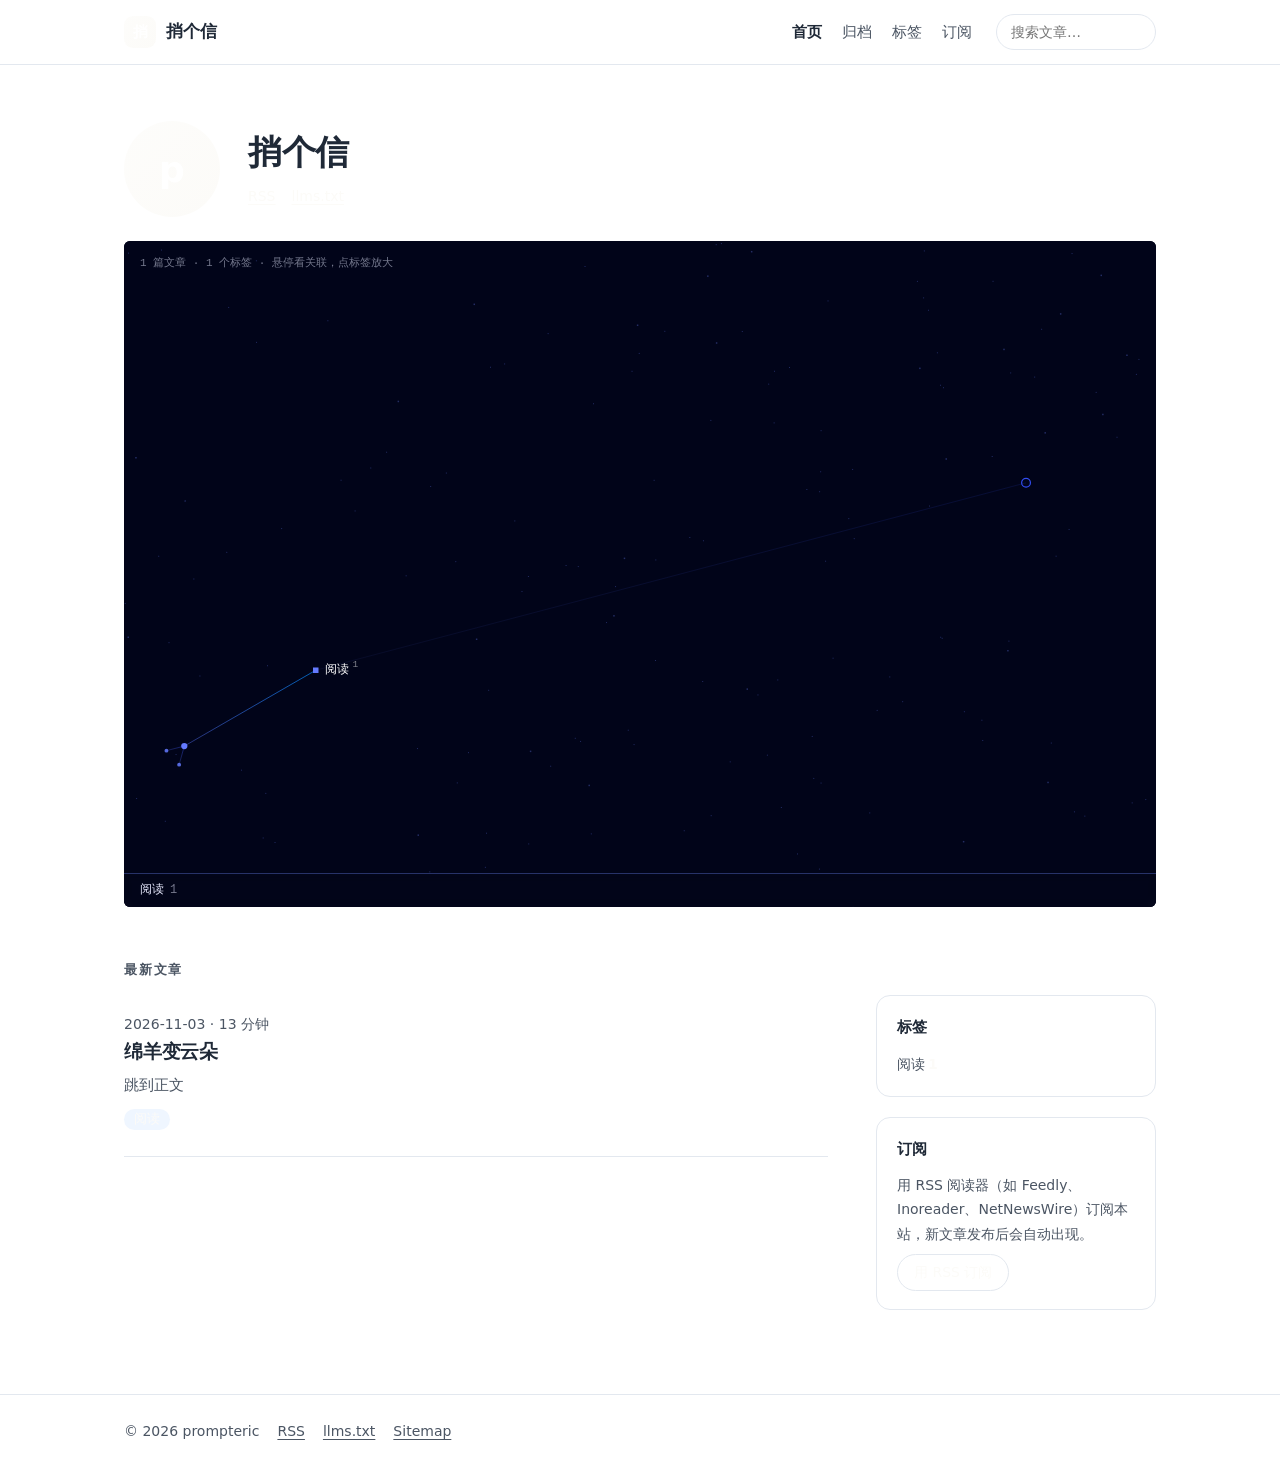
==== index.html @ 539bc3d8 "Publish 1 posts (2026-11-03T08:26:52Z)" ====
<!doctype html>
<html lang="zh-CN">
<head>
<meta charset="utf-8">
<meta name="viewport" content="width=device-width, initial-scale=1">
<title>捎个信</title>
<meta name="description" content="">
<meta name="robots" content="index, follow, max-image-preview:large, max-snippet:-1">
<link rel="canonical" href="https://prompteric.github.io/">
<link rel="alternate" type="application/atom+xml" title="捎个信" href="/feed.xml">
<meta property="og:site_name" content="捎个信">
<meta property="og:locale" content="zh_CN">
<meta property="og:type" content="website">
<meta property="og:title" content="捎个信">
<meta property="og:description" content="">
<meta property="og:url" content="https://prompteric.github.io/">
<meta name="twitter:card" content="summary">
<script src="/graph.js" defer></script>
<link rel="stylesheet" href="/style.css">
<style>:root { --accent: #fcfbf8; } @media (prefers-color-scheme: dark) { :root { --accent: color-mix(in srgb, #fcfbf8 55%, white); } }</style>
<script src="/script.js" defer></script>
<script type="application/ld+json">{"@context":"https://schema.org","@type":"WebSite","name":"捎个信","url":"https://prompteric.github.io/","description":"","inLanguage":"zh-CN","publisher":{"@type":"Person","name":"prompteric"},"potentialAction":{"@type":"SearchAction","target":"https://prompteric.github.io/search/?q={search_term_string}","query-input":"required name=search_term_string"}}</script>
<script type="application/ld+json">{"@context":"https://schema.org","@type":"Blog","name":"捎个信","url":"https://prompteric.github.io/","author":{"@type":"Person","name":"prompteric"},"blogPost":[{"@type":"BlogPosting","headline":"绵羊变云朵","url":"https://prompteric.github.io/posts/%E7%BB%B5%E7%BE%8A%E5%8F%98%E4%BA%91%E6%9C%B5/","datePublished":"2026-11-03T08:26:51.170Z"}]}</script>
</head>
<body data-copy-link="复制段落链接" data-copied="已复制段落链接">
<a class="skip" href="#main">跳到正文</a>
<header class="site-header"><div class="wrap">
<a class="brand" href="/"><span class="avatar initial" aria-hidden="true">捎</span><span>捎个信</span></a>
<nav class="site-nav" aria-label="首页"><a href="/" aria-current="page">首页</a><a href="/archive/">归档</a><a href="/tags/">标签</a><a href="/subscribe/">订阅</a></nav>
<form class="site-search" role="search" action="/search/"><input type="search" name="q" placeholder="搜索文章…" aria-label="搜索"></form>
</div></header>
<main id="main" class="wrap">
<section class="hero"><span class="avatar initial" aria-hidden="true">p</span><div>
<h1>捎个信</h1>


<p class="links"><a href="/feed.xml" rel="me noopener">RSS</a><a href="/llms.txt" rel="me noopener">llms.txt</a></p>
</div></section>
<section class="graph-hero" data-graph="graph-data" data-label="文章与标签的关系图" data-back="← 全部" data-open="点击阅读" data-hub-hint="再点一次，查看这个标签的全部文章">
<div class="graph-stage"></div>
<ol class="graph-index"><li><a href="/tags/%E9%98%85%E8%AF%BB/" data-hub="tag:阅读"><span>阅读</span><span>1</span></a></li></ol>
<p class="graph-caption">1 篇文章 · 1 个标签 · 悬停看关联，点标签放大</p>
</section>
<script type="application/json" id="graph-data">{"nodes":[{"id":"site","kind":"center","label":"捎个信","url":"/"},{"id":"tag:阅读","kind":"hub","label":"阅读","count":1,"url":"/tags/%E9%98%85%E8%AF%BB/"},{"id":"post:da89260f-14bb-48f6-a350-9fe2bd88f3a4","kind":"item","label":"绵羊变云朵","url":"/posts/%E7%BB%B5%E7%BE%8A%E5%8F%98%E4%BA%91%E6%9C%B5/","meta":"2026-11-03 · 13 分钟"},{"id":"post:da89260f-14bb-48f6-a350-9fe2bd88f3a4#b-f93e6da1","kind":"dot","label":"绵羊变云朵","meta":"绵羊变云朵","url":"/posts/%E7%BB%B5%E7%BE%8A%E5%8F%98%E4%BA%91%E6%9C%B5/#b-f93e6da1"},{"id":"post:da89260f-14bb-48f6-a350-9fe2bd88f3a4#b-46205b59","kind":"dot","label":"引用本文","meta":"绵羊变云朵","url":"/posts/%E7%BB%B5%E7%BE%8A%E5%8F%98%E4%BA%91%E6%9C%B5/#b-46205b59"}],"links":[["site","tag:阅读"],["tag:阅读","post:da89260f-14bb-48f6-a350-9fe2bd88f3a4"],["post:da89260f-14bb-48f6-a350-9fe2bd88f3a4","post:da89260f-14bb-48f6-a350-9fe2bd88f3a4#b-f93e6da1"],["post:da89260f-14bb-48f6-a350-9fe2bd88f3a4","post:da89260f-14bb-48f6-a350-9fe2bd88f3a4#b-46205b59"]]}</script>

<div class="home-grid">
<section><h2 class="section-title">最新文章</h2>
<ul class="post-list"><li class="post-item"><div>
<p class="meta"><time datetime="2026-11-03T08:26:51.170Z">2026-11-03</time> · 13 分钟</p>
<h3><a href="/posts/%E7%BB%B5%E7%BE%8A%E5%8F%98%E4%BA%91%E6%9C%B5/">绵羊变云朵</a></h3>
<p class="excerpt">跳到正文</p>
<p class="tags"><a class="tag" href="/tags/%E9%98%85%E8%AF%BB/" rel="tag">阅读</a></p></div></li></ul>

</section>
<aside class="sidebar">
<section class="box"><h2>标签</h2><ul class="tag-cloud"><li><a href="/tags/%E9%98%85%E8%AF%BB/">阅读<span>1</span></a></li></ul></section>

<section class="box"><h2>订阅</h2><p>用 RSS 阅读器（如 Feedly、Inoreader、NetNewsWire）订阅本站，新文章发布后会自动出现。</p><a class="button" href="/subscribe/">用 RSS 订阅</a></section>
</aside>
</div>
</main>
<footer class="site-footer"><div class="wrap">
<span>© 2026 prompteric</span><a href="/feed.xml">RSS</a><a href="/llms.txt">llms.txt</a><a href="/sitemap.xml">Sitemap</a>
</div></footer>
</body>
</html>
---- style.css ----
:root { color-scheme: light dark; --text: #1f2937; --muted: #4b5563; --soft: #8391a5; --accent: #2563eb; --line: #e3e8ef; --bg: #fff; --card: #fff; --tint: #eff6ff; --mark: #f3eaa6; --code-bg: #f4f6fa; }
@media (prefers-color-scheme: dark) { :root { --text: #e6edf3; --muted: #a3afbf; --soft: #738196; --accent: #6ea8fe; --line: #263142; --bg: #0f1520; --card: #151d2a; --tint: #16233a; --mark: #5a5020; --code-bg: #172131; } }
* { box-sizing: border-box; }
html { -webkit-text-size-adjust: 100%; }
body { margin: 0; background: var(--bg); color: var(--text); font: 16px/1.75 system-ui, -apple-system, "PingFang SC", "Microsoft YaHei", "Noto Sans CJK SC", sans-serif; }
a { color: var(--accent); text-underline-offset: 3px; }
h1, h2, h3, .brand { font-weight: 650; letter-spacing: -.01em; }
img { max-width: 100%; height: auto; }
.skip { position: absolute; left: -999px; }
.skip:focus { left: 16px; top: 8px; z-index: 10; background: var(--card); padding: 4px 10px; border-radius: 6px; }
.wrap { max-width: 1080px; margin: 0 auto; padding: 0 24px; }

/* Header and footer */
.site-header { border-bottom: 1px solid var(--line); background: color-mix(in srgb, var(--bg) 92%, transparent); position: sticky; top: 0; z-index: 5; backdrop-filter: blur(8px); }
.site-header .wrap { display: flex; align-items: center; gap: 24px; min-height: 64px; flex-wrap: wrap; }
.brand { display: flex; align-items: center; gap: 10px; font-weight: 700; font-size: 17px; color: var(--text); text-decoration: none; }
.site-nav { display: flex; gap: 20px; margin-left: auto; font-size: 15px; flex-wrap: wrap; }
.site-nav a { color: var(--muted); text-decoration: none; }
.site-nav a:hover, .site-nav a[aria-current] { color: var(--text); }
.site-nav a[aria-current] { font-weight: 600; }
.site-search input { width: 160px; border: 1px solid var(--line); border-radius: 999px; padding: 5px 14px; font: inherit; font-size: 14px; background: var(--card); color: var(--text); }
.site-footer { border-top: 1px solid var(--line); margin-top: 64px; color: var(--muted); font-size: 14px; }
.site-footer .wrap { display: flex; gap: 8px 18px; flex-wrap: wrap; padding-top: 24px; padding-bottom: 40px; }
.site-footer a { color: var(--muted); }

/* Avatars and covers */
.avatar { border-radius: 50%; object-fit: cover; flex-shrink: 0; }
.avatar.initial { display: inline-grid; place-items: center; background: linear-gradient(135deg, color-mix(in srgb, var(--accent) 60%, white), var(--accent)); color: var(--bg); font-weight: 700; }
.brand .avatar { width: 32px; height: 32px; font-size: 15px; border-radius: 9px; }
.cover { display: block; width: 100%; object-fit: cover; border-radius: 12px; background: var(--tint); }
.cover.placeholder { background: radial-gradient(circle at 78% 28%, #ffffff55 0 16%, transparent 17%), radial-gradient(circle at 18% 82%, #ffffff33 0 11%, transparent 12%),
  linear-gradient(135deg, hsl(var(--hue) 18% 86%), hsl(var(--hue) 12% 62%) 60%, hsl(var(--hue) 10% 40%)); }

/* Shared bits */
.meta { color: var(--muted); font-size: 14px; margin: 0; }
.tag { display: inline-block; font-size: 13px; line-height: 1.6; color: var(--accent); background: var(--tint); border-radius: 999px; padding: 0 10px; margin: 0 4px 4px 0; text-decoration: none; }
.tags { margin: 6px 0 0; }
.section-title { font-size: 13px; font-weight: 600; letter-spacing: .14em; color: var(--muted); margin: 40px 0 8px; }
.box { background: var(--card); border: 1px solid var(--line); border-radius: 14px; padding: 18px 20px; margin-bottom: 20px; }
.box h2 { font-size: 15px; margin: 0 0 10px; }
.box p { margin: 0 0 8px; font-size: 14px; color: var(--muted); }
.button { display: inline-block; border: 1px solid var(--line); border-radius: 999px; padding: 5px 16px; color: var(--accent); text-decoration: none; font-size: 14px; background: var(--card); }
.links { display: flex; gap: 6px 16px; flex-wrap: wrap; margin: 10px 0 0; font-size: 14px; }

/* Home */
.hero { display: flex; gap: 28px; align-items: center; padding: 56px 0 16px; }
.hero .avatar { width: 96px; height: 96px; font-size: 36px; }
.hero h1 { margin: 0 0 6px; font-size: 34px; line-height: 1.3; }
.hero .lead { margin: 0; font-size: 17px; color: var(--muted); max-width: 640px; }
.hero .byline { margin: 8px 0 0; font-size: 14px; color: var(--muted); }
.featured { display: grid; grid-template-columns: 1.4fr 1fr; gap: 22px; }
.featured .stack { display: grid; gap: 22px; align-content: start; }
.featured > .card { display: flex; flex-direction: column; }
.featured > .card .cover { flex: 1; aspect-ratio: auto; min-height: 240px; }
.card { background: var(--card); border: 1px solid var(--line); border-radius: 16px; overflow: hidden; position: relative; transition: transform .15s, box-shadow .15s; }
.card:hover { transform: translateY(-2px); box-shadow: 0 10px 30px #211e1c1a; }
.card .cover { border-radius: 0; aspect-ratio: 16 / 9; }
.featured .stack .cover { aspect-ratio: 21 / 8; }
.card .body { padding: 16px 20px 18px; }
.card h3 { margin: 6px 0; font-size: 20px; line-height: 1.4; }
.featured .stack h3 { font-size: 17px; }
.card h3 a { color: var(--text); text-decoration: none; }
.card h3 a::after { content: ""; position: absolute; inset: 0; }
.card p { margin: 0; color: var(--muted); font-size: 14px; }
.card .tags { position: relative; z-index: 1; }
.home-grid { display: grid; grid-template-columns: minmax(0, 1fr) 280px; gap: 48px; }
.sidebar { padding-top: 76px; }
.more { text-align: center; margin: 28px 0 0; }

/* Post lists */
.post-list { list-style: none; padding: 0; margin: 0; }
.post-item { display: grid; grid-template-columns: minmax(0, 1fr); gap: 20px; padding: 22px 0; border-bottom: 1px solid var(--line); }
.post-item.has-cover { grid-template-columns: minmax(0, 1fr) 168px; }
.post-item .cover { aspect-ratio: 4 / 3; }
.post-item h2, .post-item h3 { margin: 2px 0 6px; font-size: 19px; line-height: 1.45; }
.post-item h2 a, .post-item h3 a { color: var(--text); text-decoration: none; }
.post-item h2 a:hover, .post-item h3 a:hover { color: var(--accent); }
.post-item .excerpt { margin: 0; color: var(--muted); font-size: 15px; }
.tag-cloud { list-style: none; padding: 0; margin: 0; display: flex; flex-wrap: wrap; gap: 4px 0; }
.tag-cloud a { margin-right: 14px; color: var(--muted); text-decoration: none; font-size: 14px; }
.tag-cloud a:hover { color: var(--accent); }
.tag-cloud span { color: var(--accent); font-weight: 600; margin-left: 3px; }
.listing { max-width: 760px; margin: 0 auto; }
.listing > h1 { font-size: 30px; margin: 48px 0 4px; }
.listing > .meta { margin-bottom: 12px; }
.archive h2 { font-size: 22px; margin: 36px 0 4px; }
.archive h3 { font-size: 14px; color: var(--muted); margin: 18px 0 4px; font-weight: 600; }
.archive ul { list-style: none; padding: 0; margin: 0; }
.archive li { display: flex; gap: 16px; padding: 6px 0; }
.archive time { color: var(--muted); font-size: 14px; font-variant-numeric: tabular-nums; flex-shrink: 0; padding-top: 2px; }
.tag-index { list-style: none; padding: 0; display: grid; grid-template-columns: repeat(auto-fill, minmax(180px, 1fr)); gap: 12px; }
.tag-index a { display: flex; justify-content: space-between; border: 1px solid var(--line); border-radius: 12px; padding: 10px 16px; text-decoration: none; background: var(--card); }
.tag-index span { color: var(--muted); font-size: 14px; }

/* Post */
.post-layout { display: grid; grid-template-columns: minmax(0, 720px) 220px; gap: 56px; justify-content: center; }
.post-layout.single { grid-template-columns: minmax(0, 720px); }
.crumbs { font-size: 14px; color: var(--muted); margin: 40px 0 12px; }
.crumbs a { color: var(--muted); }
.post h1 { font-size: 34px; line-height: 1.3; margin: 0 0 12px; }
.post > .cover { margin: 24px 0 8px; max-height: 420px; }
.summary { margin: 24px 0; border-left: 3px solid var(--accent); background: var(--tint); padding: 12px 18px; border-radius: 0 12px 12px 0; }
.summary strong { display: block; font-size: 12px; letter-spacing: .14em; color: var(--accent); }
.summary p { margin: 2px 0 0; }
.series { margin: 24px 0; border: 1px solid var(--line); border-radius: 12px; padding: 12px 18px; font-size: 15px; }
.series ol { margin: 6px 0 0; padding-left: 1.4em; }
.series [aria-current] { font-weight: 600; color: var(--text); }
.content { font-size: 17px; line-height: 1.85; overflow-wrap: break-word; }
.content h2, .content h3, .content h4, .content h5, .content h6 { line-height: 1.4; margin: 1.8em 0 .6em; scroll-margin-top: 80px; }
.content h2 { font-size: 1.45em; }
.content h3 { font-size: 1.2em; }
.content p, .content li { scroll-margin-top: 80px; }
.content [id] { position: relative; }
.content .anchor { position: absolute; left: -1.4em; width: 1.2em; text-align: center; color: var(--soft); text-decoration: none; opacity: 0; transition: opacity .15s; font-weight: 400; }
.content :hover > .anchor, .content .anchor:focus { opacity: 1; }
.content img { border-radius: 8px; display: block; margin: 1.2em auto; }
mark { background: linear-gradient(var(--mark), var(--mark)) 0 0 / 100% 100% no-repeat; color: inherit; padding: 0 2px; border-radius: 2px; }
code { font-family: ui-monospace, SFMono-Regular, Menlo, Consolas, monospace; font-size: .88em; background: var(--code-bg); padding: 1px 5px; border-radius: 5px; }
pre { overflow-x: auto; padding: 14px 18px; border-radius: 10px; background: var(--code-bg); line-height: 1.6; font-size: 15px; }
math { font-size: 1.12em; }
.math-block { overflow-x: auto; margin: 1.2em 0; padding: 4px 0; text-align: center; }
.math-block math { font-size: 1.2em; }
pre code { background: none; padding: 0; }
blockquote { margin: 1.2em 0; padding: 2px 18px; border-left: 3px solid var(--line); color: var(--muted); }
aside.callout { margin: 1.2em 0; padding: 4px 18px; border: 1px solid color-mix(in srgb, var(--accent) 30%, var(--line)); background: color-mix(in srgb, var(--accent) 7%, transparent); border-radius: 12px; }
table { border-collapse: collapse; display: block; overflow-x: auto; font-size: 15px; }
th, td { border: 1px solid var(--line); padding: 6px 12px; }
th { background: var(--tint); }
li.task { list-style: none; margin-left: -1.3em; }
hr { border: 0; border-top: 1px solid var(--line); margin: 2.4em 0; }
:target { background: color-mix(in srgb, var(--mark) 55%, transparent); border-radius: 4px; }
.post-footer { margin-top: 48px; }
.author-card { display: flex; gap: 16px; align-items: center; }
.author-card .avatar { width: 56px; height: 56px; font-size: 22px; }
.author-card p { margin: 2px 0 0; }
.cite { font-size: 14px; color: var(--muted); overflow-wrap: anywhere; }
.prev-next { display: grid; grid-template-columns: 1fr 1fr; gap: 14px; margin: 20px 0; }
.prev-next a { border: 1px solid var(--line); border-radius: 12px; padding: 12px 16px; text-decoration: none; color: var(--text); background: var(--card); }
.prev-next a:hover { border-color: var(--accent); }
.prev-next small { display: block; color: var(--muted); }
.prev-next .next { text-align: right; grid-column: 2; }
.related ul { list-style: none; padding: 0; display: grid; grid-template-columns: repeat(3, minmax(0, 1fr)); gap: 14px; }
.related .card .cover { aspect-ratio: 2 / 1; }
.related .card .body { padding: 10px 14px 12px; }
.related .card h3 { font-size: 15px; margin: 0 0 2px; }
.toc { position: sticky; top: 88px; margin-top: 124px; font-size: 14px; max-height: calc(100vh - 120px); overflow-y: auto; }
.toc h2 { font-size: 12px; letter-spacing: .14em; color: var(--muted); margin: 0 0 10px; }
.toc ol { list-style: none; margin: 0; padding: 0; }
.toc a { display: block; color: var(--muted); padding: 4px 0 4px 12px; border-left: 2px solid var(--line); text-decoration: none; line-height: 1.5; }
.toc .depth-1 a { padding-left: 24px; }
.toc .depth-2 a { padding-left: 36px; }
.toc a:hover { color: var(--text); }
.toc a.active { color: var(--accent); border-left-color: var(--accent); }

/* Search */
.search-form { display: flex; gap: 10px; margin: 16px 0 8px; }
.search-form input { flex: 1; border: 1px solid var(--line); border-radius: 12px; padding: 10px 16px; font: inherit; font-size: 17px; background: var(--card); color: var(--text); }
.search-form button { border: 0; border-radius: 12px; padding: 0 20px; font: inherit; background: var(--accent); color: var(--bg); }
.search-status { color: var(--muted); font-size: 14px; }
/* The map at the top of the home page (graph.js draws it): always a night field. */
.graph-hero { --graph-mono: "JetBrains Mono", "SFMono-Regular", ui-monospace, Menlo, Consolas, monospace; position: relative; height: clamp(440px, 74vh, 700px); margin: 8px 0 12px; background: #010419; color: #e8ebff; border-radius: 6px; overflow: hidden; isolation: isolate; }
.graph-stage { position: absolute; inset: 0; }
.graph-canvas { display: block; touch-action: pan-y; cursor: grab; }
.graph-index { position: absolute; z-index: 1; left: 0; right: 0; bottom: 0; margin: 0; padding: 7px 16px; list-style: none; display: flex; gap: 18px; overflow-x: auto; white-space: nowrap; scrollbar-width: none; font: 12px/1.6 var(--graph-mono); background: rgba(4, 6, 26, .72); border-top: 1px solid rgba(110, 135, 255, .35); -webkit-backdrop-filter: blur(4px); backdrop-filter: blur(4px); }
.graph-index a { display: inline-flex; gap: 6px; color: #e8ebff; text-decoration: none; }
.graph-index a span:last-child { color: rgba(232, 235, 255, .5); }
.graph-index a:hover, .graph-index a:focus-visible, .graph-index a.active { color: #49f190; outline: none; }
.graph-index a.active span:last-child { color: #49f190; }
.graph-caption { position: absolute; z-index: 1; left: 16px; top: 14px; margin: 0; font: 11px var(--graph-mono); color: rgba(232, 235, 255, .5); pointer-events: none; }
.graph-tip { position: absolute; z-index: 2; left: 0; top: 0; display: grid; gap: 2px; max-width: 280px; padding: 5px 9px 6px; background: #0822b5; color: #fff; font-size: 13px; line-height: 1.45; pointer-events: none; }
.graph-tip strong { font-weight: 500; }
.graph-tip span { color: rgba(255, 255, 255, .7); font: 11px/1.5 var(--graph-mono); }
.graph-tip em { color: #49f190; font-style: normal; font: 11px/1.5 var(--graph-mono); }
.graph-back { position: absolute; z-index: 2; right: 16px; top: 16px; padding: 5px 14px; border: 1px solid rgba(110, 135, 255, .6); border-radius: 999px; background: rgba(4, 6, 26, .8); color: #e8ebff; font: 12px var(--graph-mono); cursor: pointer; }
.graph-back:hover, .graph-back:focus-visible { border-color: #49f190; color: #49f190; outline: none; }
.graph-tip[hidden], .graph-back[hidden] { display: none; }
.toast { position: fixed; left: 50%; bottom: 24px; transform: translateX(-50%); background: var(--text); color: var(--bg); padding: 8px 16px; border-radius: 999px; font-size: 14px; z-index: 20; }

@media (max-width: 960px) {
  .post-layout { grid-template-columns: minmax(0, 720px); }
  .toc { display: none; }
  .home-grid { grid-template-columns: minmax(0, 1fr); gap: 0; }
  .sidebar { padding-top: 24px; }
}
@media (max-width: 680px) {
  .wrap { padding: 0 16px; }
  .site-header .wrap { gap: 4px 16px; padding-top: 10px; padding-bottom: 10px; }
  .site-nav { margin-left: 0; width: 100%; order: 3; gap: 16px; }
  .site-search { margin-left: auto; }
  .site-search input { width: 120px; }
  .hero { flex-direction: column; align-items: flex-start; gap: 16px; padding-top: 32px; }
  .hero h1, .post h1 { font-size: 26px; }
  .featured { grid-template-columns: minmax(0, 1fr); }
  .post-item.has-cover { grid-template-columns: minmax(0, 1fr) 96px; gap: 14px; }
  .post-item .excerpt { display: none; }
  .related ul, .prev-next { grid-template-columns: minmax(0, 1fr); }
  .prev-next .next { grid-column: 1; }
  .content .anchor { display: none; }
  .graph-hero { height: 520px; margin-left: -16px; margin-right: -16px; border-radius: 0; }
  .graph-caption { display: none; }
}
@media (prefers-reduced-motion: reduce) { .card { transition: none; } .card:hover { transform: none; } }
@media print { .site-header, .site-footer, .toc, .prev-next, .related { display: none; } }
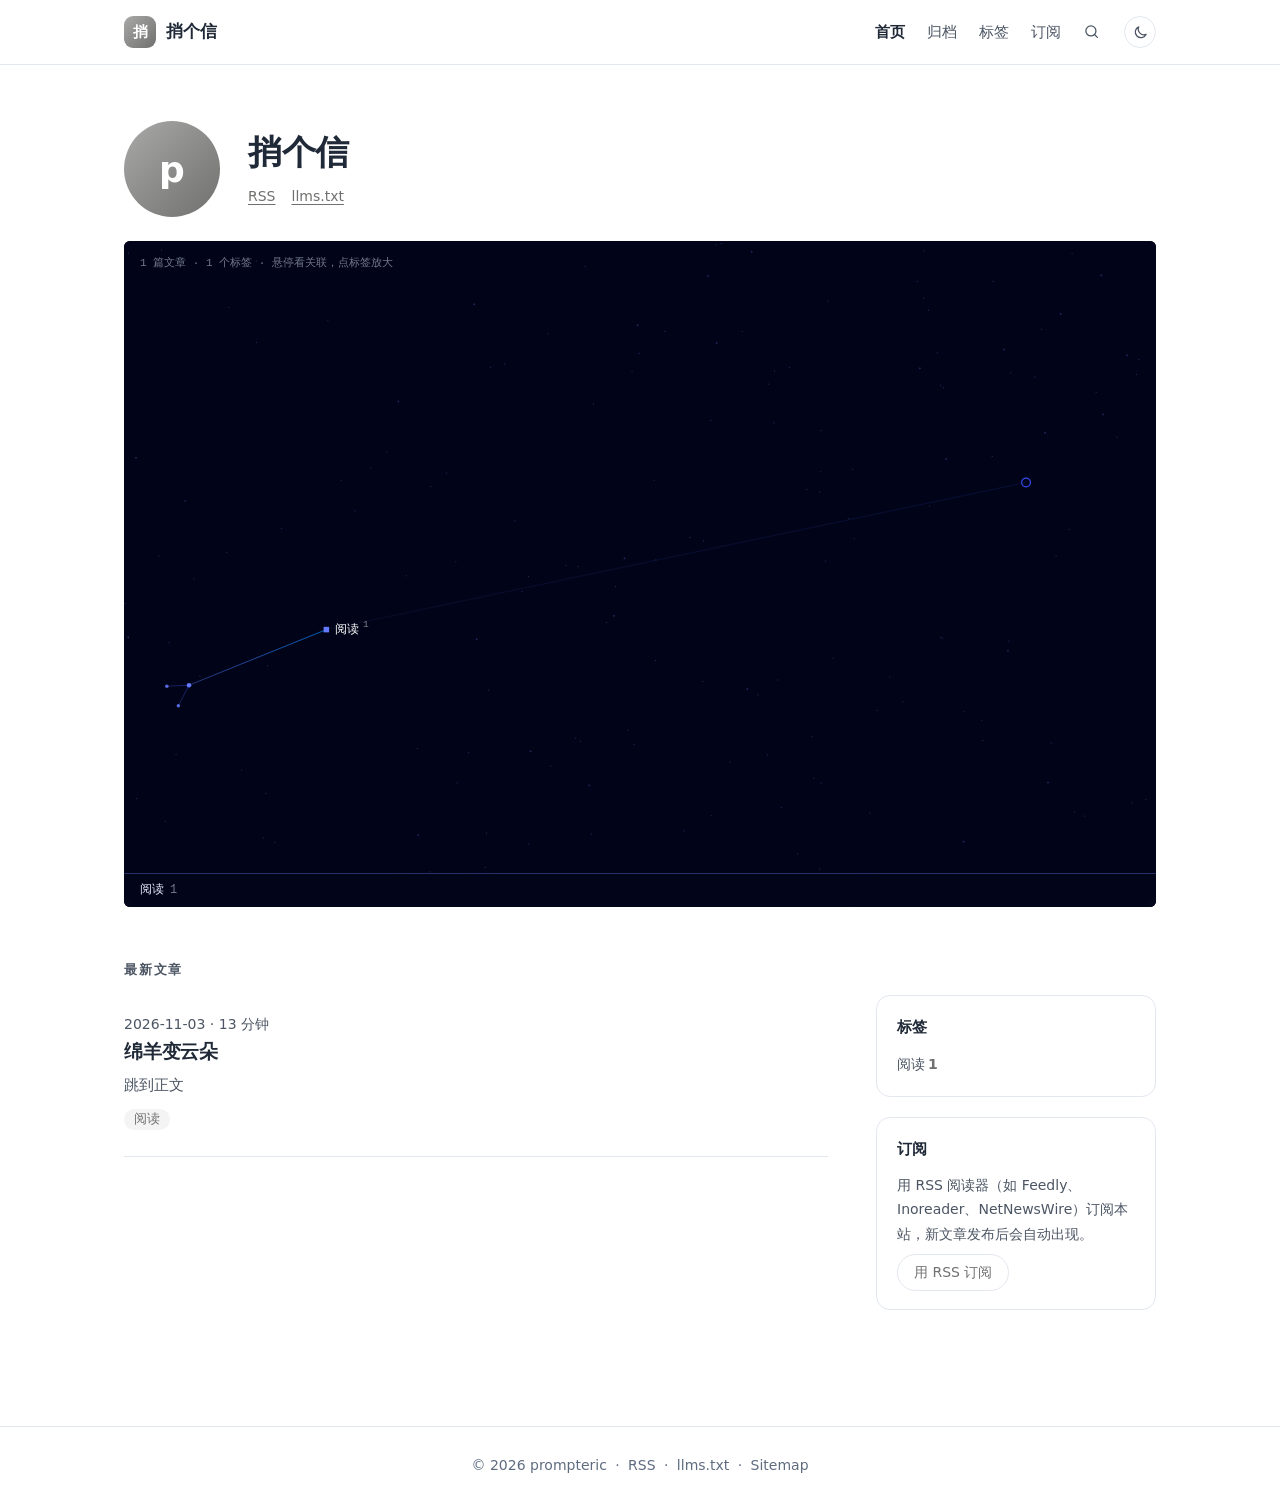
==== commit 07998e9a: "Publish 1 posts (2026-11-11T11:06:49Z)" ====
--- a/index.html
+++ b/index.html
@@ -3,6 +3,7 @@
 <head>
 <meta charset="utf-8">
 <meta name="viewport" content="width=device-width, initial-scale=1">
+<script>(function(){var r=document.documentElement;r.classList.add('js');try{if(localStorage.getItem('theme')==='dark')r.dataset.theme='dark'}catch(e){}})();</script>
 <title>捎个信</title>
 <meta name="description" content="">
 <meta name="robots" content="index, follow, max-image-preview:large, max-snippet:-1">
@@ -17,7 +18,7 @@
 <meta name="twitter:card" content="summary">
 <script src="/graph.js" defer></script>
 <link rel="stylesheet" href="/style.css">
-<style>:root { --accent: #fcfbf8; } @media (prefers-color-scheme: dark) { :root { --accent: color-mix(in srgb, #fcfbf8 55%, white); } }</style>
+<style>:root { --accent: #70706f; --on-accent: #ffffff; --tint: #f4f4f4; } :root[data-theme="dark"] { --accent: #fcfbf8; --on-accent: #0a0a0a; --tint: #313130; }</style>
 <script src="/script.js" defer></script>
 <script type="application/ld+json">{"@context":"https://schema.org","@type":"WebSite","name":"捎个信","url":"https://prompteric.github.io/","description":"","inLanguage":"zh-CN","publisher":{"@type":"Person","name":"prompteric"},"potentialAction":{"@type":"SearchAction","target":"https://prompteric.github.io/search/?q={search_term_string}","query-input":"required name=search_term_string"}}</script>
 <script type="application/ld+json">{"@context":"https://schema.org","@type":"Blog","name":"捎个信","url":"https://prompteric.github.io/","author":{"@type":"Person","name":"prompteric"},"blogPost":[{"@type":"BlogPosting","headline":"绵羊变云朵","url":"https://prompteric.github.io/posts/%E7%BB%B5%E7%BE%8A%E5%8F%98%E4%BA%91%E6%9C%B5/","datePublished":"2026-11-03T08:26:51.170Z"}]}</script>
@@ -26,8 +27,8 @@
 <a class="skip" href="#main">跳到正文</a>
 <header class="site-header"><div class="wrap">
 <a class="brand" href="/"><span class="avatar initial" aria-hidden="true">捎</span><span>捎个信</span></a>
-<nav class="site-nav" aria-label="首页"><a href="/" aria-current="page">首页</a><a href="/archive/">归档</a><a href="/tags/">标签</a><a href="/subscribe/">订阅</a></nav>
-<form class="site-search" role="search" action="/search/"><input type="search" name="q" placeholder="搜索文章…" aria-label="搜索"></form>
+<nav class="site-nav" aria-label="首页"><a href="/" aria-current="page">首页</a><a href="/archive/">归档</a><a href="/tags/">标签</a><a href="/subscribe/">订阅</a><a href="/search/" aria-label="搜索" title="搜索"><svg class="i" viewBox="0 0 24 24" aria-hidden="true"><circle cx="11" cy="11" r="7"/><path d="M20 20l-3.6-3.6"/></svg></a></nav>
+<button class="theme" type="button" data-light="切换到浅色" data-dark="切换到深色" aria-label="切换到深色" title="切换到深色"><svg class="i moon" viewBox="0 0 24 24" aria-hidden="true"><path d="M20 14.5A8 8 0 0 1 9.5 4a8 8 0 1 0 10.5 10.5z"/></svg><svg class="i sun" viewBox="0 0 24 24" aria-hidden="true"><circle cx="12" cy="12" r="4"/><path d="M12 2.5v2M12 19.5v2M2.5 12h2M19.5 12h2M5.3 5.3l1.4 1.4M17.3 17.3l1.4 1.4M5.3 18.7l1.4-1.4M17.3 6.7l1.4-1.4"/></svg></button>
 </div></header>
 <main id="main" class="wrap">
 <section class="hero"><span class="avatar initial" aria-hidden="true">p</span><div>
--- a/style.css
+++ b/style.css
@@ -1,5 +1,6 @@
-:root { color-scheme: light dark; --text: #1f2937; --muted: #4b5563; --soft: #8391a5; --accent: #2563eb; --line: #e3e8ef; --bg: #fff; --card: #fff; --tint: #eff6ff; --mark: #f3eaa6; --code-bg: #f4f6fa; }
-@media (prefers-color-scheme: dark) { :root { --text: #e6edf3; --muted: #a3afbf; --soft: #738196; --accent: #6ea8fe; --line: #263142; --bg: #0f1520; --card: #151d2a; --tint: #16233a; --mark: #5a5020; --code-bg: #172131; } }
+/* White by default; the header button switches to dark, remembered per browser (data-theme on <html>). */
+:root { color-scheme: light; --text: #1f2937; --muted: #4b5563; --soft: #5f6c80; --accent: #2563eb; --on-accent: #fff; --line: #e3e8ef; --bg: #fff; --card: #fff; --tint: #eff6ff; --mark: rgba(255, 230, 0, .5); --code-bg: #f4f6fa; }
+:root[data-theme="dark"] { color-scheme: dark; --text: #ededed; --muted: #a3a3a3; --soft: #8c8c8c; --accent: #6ea8fe; --on-accent: #0a0a0a; --line: #242424; --bg: #0a0a0a; --card: #151515; --tint: #111b2c; --mark: rgba(255, 214, 0, .3); --code-bg: #171717; }
 * { box-sizing: border-box; }
 html { -webkit-text-size-adjust: 100%; }
 body { margin: 0; background: var(--bg); color: var(--text); font: 16px/1.75 system-ui, -apple-system, "PingFang SC", "Microsoft YaHei", "Noto Sans CJK SC", sans-serif; }
@@ -12,20 +13,30 @@
 
 /* Header and footer */
 .site-header { border-bottom: 1px solid var(--line); background: color-mix(in srgb, var(--bg) 92%, transparent); position: sticky; top: 0; z-index: 5; backdrop-filter: blur(8px); }
-.site-header .wrap { display: flex; align-items: center; gap: 24px; min-height: 64px; flex-wrap: wrap; }
-.brand { display: flex; align-items: center; gap: 10px; font-weight: 700; font-size: 17px; color: var(--text); text-decoration: none; }
-.site-nav { display: flex; gap: 20px; margin-left: auto; font-size: 15px; flex-wrap: wrap; }
-.site-nav a { color: var(--muted); text-decoration: none; }
+.site-header .wrap { display: flex; align-items: center; gap: 24px; min-height: 64px; }
+.brand { display: flex; align-items: center; gap: 10px; font-weight: 650; font-size: 17px; color: var(--text); text-decoration: none; margin-right: auto; min-width: 0; }
+.brand span { overflow: hidden; text-overflow: ellipsis; white-space: nowrap; }
+.site-nav { display: flex; align-items: center; gap: 22px; font-size: 15px; }
+.site-nav a { color: var(--muted); text-decoration: none; padding: 6px 0; transition: color .2s; white-space: nowrap; }
 .site-nav a:hover, .site-nav a[aria-current] { color: var(--text); }
 .site-nav a[aria-current] { font-weight: 600; }
-.site-search input { width: 160px; border: 1px solid var(--line); border-radius: 999px; padding: 5px 14px; font: inherit; font-size: 14px; background: var(--card); color: var(--text); }
-.site-footer { border-top: 1px solid var(--line); margin-top: 64px; color: var(--muted); font-size: 14px; }
-.site-footer .wrap { display: flex; gap: 8px 18px; flex-wrap: wrap; padding-top: 24px; padding-bottom: 40px; }
-.site-footer a { color: var(--muted); }
+svg.i { width: 1.15em; height: 1.15em; fill: none; stroke: currentColor; stroke-width: 1.75; stroke-linecap: round; stroke-linejoin: round; vertical-align: -.2em; flex: none; }
+.theme { display: none; width: 32px; height: 32px; place-items: center; flex: none; border: 1px solid var(--line); border-radius: 999px; padding: 0; background: var(--card); color: var(--muted); cursor: pointer; font: inherit; transition: color .2s, border-color .2s; }
+.js .theme { display: grid; }
+.theme:hover, .theme:focus-visible { color: var(--accent); border-color: var(--accent); }
+.theme svg.i { width: 17px; height: 17px; vertical-align: 0; }
+.theme .sun, [data-theme="dark"] .theme .moon { display: none; }
+[data-theme="dark"] .theme .sun { display: block; }
+:focus-visible { outline: 2px solid var(--accent); outline-offset: 3px; }
+.site-footer { border-top: 1px solid var(--line); margin-top: 96px; color: var(--soft); font-size: 14px; text-align: center; }
+.site-footer .wrap { display: flex; justify-content: center; gap: 4px 0; flex-wrap: wrap; padding-top: 26px; padding-bottom: 34px; }
+.site-footer .wrap > * + *::before { content: "·"; margin: 0 .6em; color: var(--soft); }
+.site-footer a { color: var(--soft); text-decoration: none; }
+.site-footer a:hover { color: var(--text); }
 
 /* Avatars and covers */
 .avatar { border-radius: 50%; object-fit: cover; flex-shrink: 0; }
-.avatar.initial { display: inline-grid; place-items: center; background: linear-gradient(135deg, color-mix(in srgb, var(--accent) 60%, white), var(--accent)); color: var(--bg); font-weight: 700; }
+.avatar.initial { display: inline-grid; place-items: center; background: linear-gradient(135deg, color-mix(in srgb, var(--accent) 60%, white), var(--accent)); color: var(--on-accent); font-weight: 700; }
 .brand .avatar { width: 32px; height: 32px; font-size: 15px; border-radius: 9px; }
 .cover { display: block; width: 100%; object-fit: cover; border-radius: 12px; background: var(--tint); }
 .cover.placeholder { background: radial-gradient(circle at 78% 28%, #ffffff55 0 16%, transparent 17%), radial-gradient(circle at 18% 82%, #ffffff33 0 11%, transparent 12%),
@@ -155,7 +166,7 @@
 /* Search */
 .search-form { display: flex; gap: 10px; margin: 16px 0 8px; }
 .search-form input { flex: 1; border: 1px solid var(--line); border-radius: 12px; padding: 10px 16px; font: inherit; font-size: 17px; background: var(--card); color: var(--text); }
-.search-form button { border: 0; border-radius: 12px; padding: 0 20px; font: inherit; background: var(--accent); color: var(--bg); }
+.search-form button { border: 0; border-radius: 12px; padding: 0 20px; font: inherit; background: var(--accent); color: var(--on-accent); }
 .search-status { color: var(--muted); font-size: 14px; }
 /* The map at the top of the home page (graph.js draws it): always a night field. */
 .graph-hero { --graph-mono: "JetBrains Mono", "SFMono-Regular", ui-monospace, Menlo, Consolas, monospace; position: relative; height: clamp(440px, 74vh, 700px); margin: 8px 0 12px; background: #010419; color: #e8ebff; border-radius: 6px; overflow: hidden; isolation: isolate; }
@@ -164,15 +175,15 @@
 .graph-index { position: absolute; z-index: 1; left: 0; right: 0; bottom: 0; margin: 0; padding: 7px 16px; list-style: none; display: flex; gap: 18px; overflow-x: auto; white-space: nowrap; scrollbar-width: none; font: 12px/1.6 var(--graph-mono); background: rgba(4, 6, 26, .72); border-top: 1px solid rgba(110, 135, 255, .35); -webkit-backdrop-filter: blur(4px); backdrop-filter: blur(4px); }
 .graph-index a { display: inline-flex; gap: 6px; color: #e8ebff; text-decoration: none; }
 .graph-index a span:last-child { color: rgba(232, 235, 255, .5); }
-.graph-index a:hover, .graph-index a:focus-visible, .graph-index a.active { color: #49f190; outline: none; }
-.graph-index a.active span:last-child { color: #49f190; }
+.graph-index a:hover, .graph-index a:focus-visible, .graph-index a.active { color: #7cc4ff; outline: none; }
+.graph-index a.active span:last-child { color: #7cc4ff; }
 .graph-caption { position: absolute; z-index: 1; left: 16px; top: 14px; margin: 0; font: 11px var(--graph-mono); color: rgba(232, 235, 255, .5); pointer-events: none; }
 .graph-tip { position: absolute; z-index: 2; left: 0; top: 0; display: grid; gap: 2px; max-width: 280px; padding: 5px 9px 6px; background: #0822b5; color: #fff; font-size: 13px; line-height: 1.45; pointer-events: none; }
 .graph-tip strong { font-weight: 500; }
 .graph-tip span { color: rgba(255, 255, 255, .7); font: 11px/1.5 var(--graph-mono); }
-.graph-tip em { color: #49f190; font-style: normal; font: 11px/1.5 var(--graph-mono); }
+.graph-tip em { color: #7cc4ff; font-style: normal; font: 11px/1.5 var(--graph-mono); }
 .graph-back { position: absolute; z-index: 2; right: 16px; top: 16px; padding: 5px 14px; border: 1px solid rgba(110, 135, 255, .6); border-radius: 999px; background: rgba(4, 6, 26, .8); color: #e8ebff; font: 12px var(--graph-mono); cursor: pointer; }
-.graph-back:hover, .graph-back:focus-visible { border-color: #49f190; color: #49f190; outline: none; }
+.graph-back:hover, .graph-back:focus-visible { border-color: #7cc4ff; color: #7cc4ff; outline: none; }
 .graph-tip[hidden], .graph-back[hidden] { display: none; }
 .toast { position: fixed; left: 50%; bottom: 24px; transform: translateX(-50%); background: var(--text); color: var(--bg); padding: 8px 16px; border-radius: 999px; font-size: 14px; z-index: 20; }
 
@@ -184,10 +195,8 @@
 }
 @media (max-width: 680px) {
   .wrap { padding: 0 16px; }
-  .site-header .wrap { gap: 4px 16px; padding-top: 10px; padding-bottom: 10px; }
-  .site-nav { margin-left: 0; width: 100%; order: 3; gap: 16px; }
-  .site-search { margin-left: auto; }
-  .site-search input { width: 120px; }
+  .site-header .wrap { flex-wrap: wrap; gap: 4px 12px; padding-top: 10px; padding-bottom: 6px; min-height: 0; }
+  .site-nav { width: 100%; order: 3; gap: 16px; overflow-x: auto; scrollbar-width: none; }
   .hero { flex-direction: column; align-items: flex-start; gap: 16px; padding-top: 32px; }
   .hero h1, .post h1 { font-size: 26px; }
   .featured { grid-template-columns: minmax(0, 1fr); }
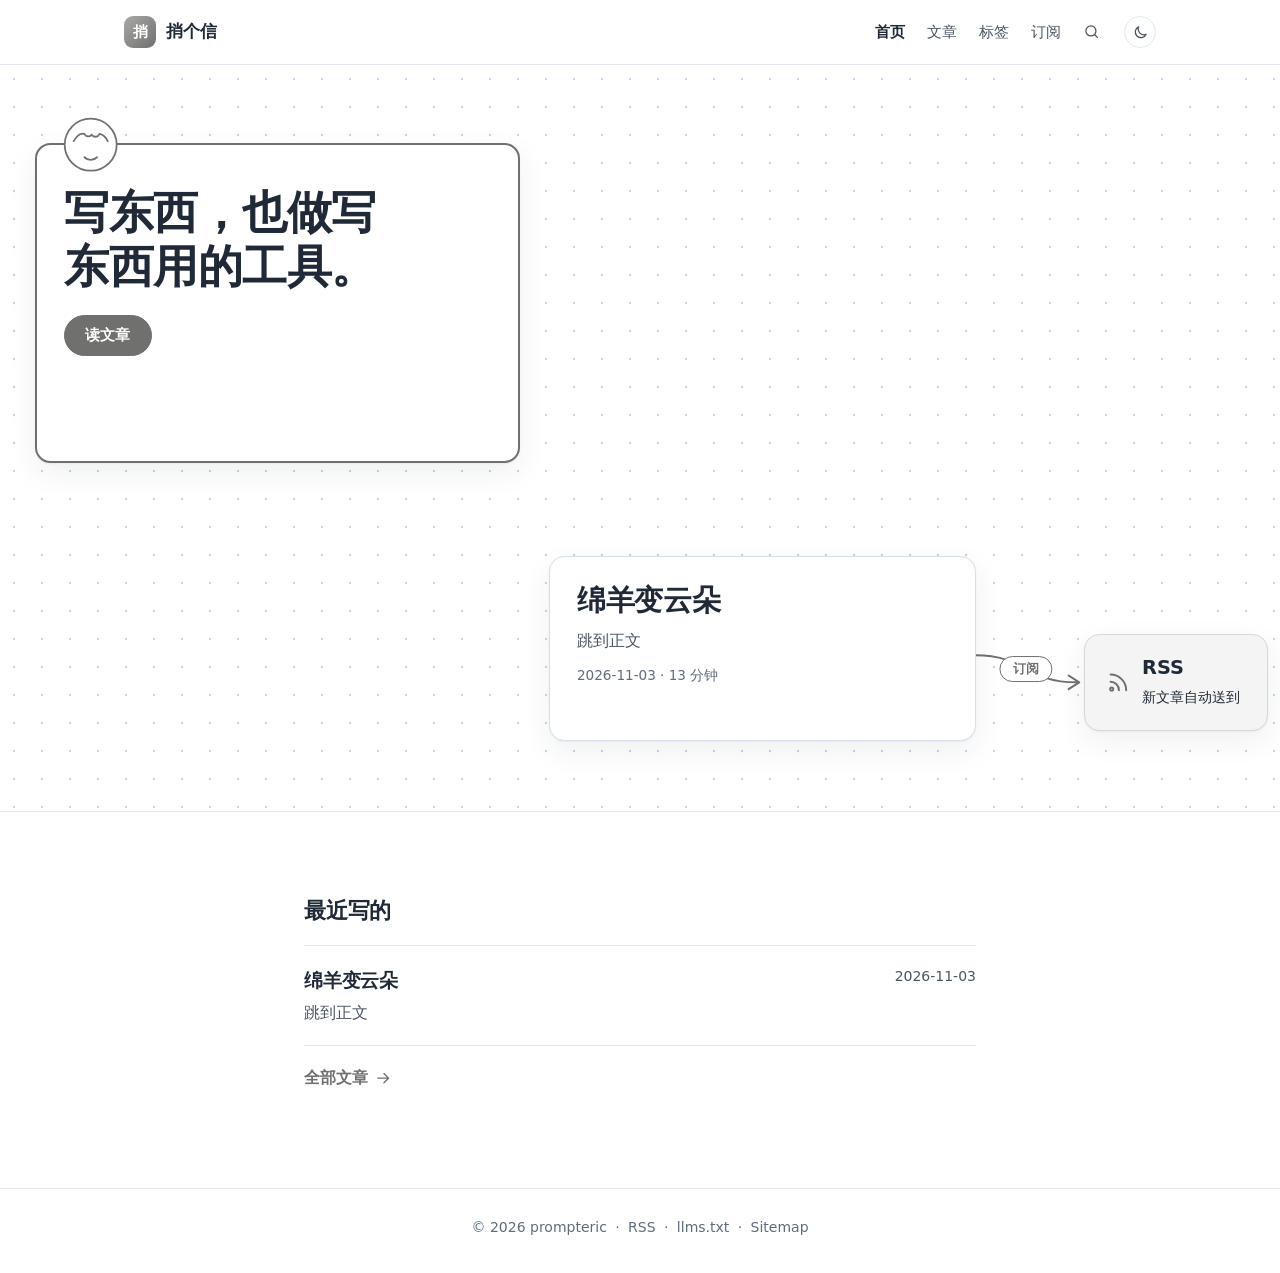
==== commit 7ce11345: "Publish 1 posts (2026-11-23T16:12:10Z)" ====
--- a/index.html
+++ b/index.html
@@ -16,49 +16,54 @@
 <meta property="og:description" content="">
 <meta property="og:url" content="https://prompteric.github.io/">
 <meta name="twitter:card" content="summary">
-<script src="/graph.js" defer></script>
 <link rel="stylesheet" href="/style.css">
 <style>:root { --accent: #70706f; --on-accent: #ffffff; --tint: #f4f4f4; } :root[data-theme="dark"] { --accent: #fcfbf8; --on-accent: #0a0a0a; --tint: #313130; }</style>
 <script src="/script.js" defer></script>
 <script type="application/ld+json">{"@context":"https://schema.org","@type":"WebSite","name":"捎个信","url":"https://prompteric.github.io/","description":"","inLanguage":"zh-CN","publisher":{"@type":"Person","name":"prompteric"},"potentialAction":{"@type":"SearchAction","target":"https://prompteric.github.io/search/?q={search_term_string}","query-input":"required name=search_term_string"}}</script>
 <script type="application/ld+json">{"@context":"https://schema.org","@type":"Blog","name":"捎个信","url":"https://prompteric.github.io/","author":{"@type":"Person","name":"prompteric"},"blogPost":[{"@type":"BlogPosting","headline":"绵羊变云朵","url":"https://prompteric.github.io/posts/%E7%BB%B5%E7%BE%8A%E5%8F%98%E4%BA%91%E6%9C%B5/","datePublished":"2026-11-03T08:26:51.170Z"}]}</script>
 </head>
-<body data-copy-link="复制段落链接" data-copied="已复制段落链接">
+<body data-copy-link="复制段落链接" data-copied="已复制段落链接" data-xref="引用" data-xref-jump="跳到原文" data-xref-back="回到引用处" data-xref-close="关闭">
 <a class="skip" href="#main">跳到正文</a>
 <header class="site-header"><div class="wrap">
 <a class="brand" href="/"><span class="avatar initial" aria-hidden="true">捎</span><span>捎个信</span></a>
-<nav class="site-nav" aria-label="首页"><a href="/" aria-current="page">首页</a><a href="/archive/">归档</a><a href="/tags/">标签</a><a href="/subscribe/">订阅</a><a href="/search/" aria-label="搜索" title="搜索"><svg class="i" viewBox="0 0 24 24" aria-hidden="true"><circle cx="11" cy="11" r="7"/><path d="M20 20l-3.6-3.6"/></svg></a></nav>
+<nav class="site-nav" aria-label="首页"><a href="/" aria-current="page">首页</a><a href="/archive/">文章</a><a href="/tags/">标签</a><a href="/subscribe/">订阅</a><a href="/search/" aria-label="搜索" title="搜索"><svg class="i" viewBox="0 0 24 24" aria-hidden="true"><circle cx="11" cy="11" r="7"/><path d="M20 20l-3.6-3.6"/></svg></a></nav>
+
 <button class="theme" type="button" data-light="切换到浅色" data-dark="切换到深色" aria-label="切换到深色" title="切换到深色"><svg class="i moon" viewBox="0 0 24 24" aria-hidden="true"><path d="M20 14.5A8 8 0 0 1 9.5 4a8 8 0 1 0 10.5 10.5z"/></svg><svg class="i sun" viewBox="0 0 24 24" aria-hidden="true"><circle cx="12" cy="12" r="4"/><path d="M12 2.5v2M12 19.5v2M2.5 12h2M19.5 12h2M5.3 5.3l1.4 1.4M17.3 17.3l1.4 1.4M5.3 18.7l1.4-1.4M17.3 6.7l1.4-1.4"/></svg></button>
 </div></header>
-<main id="main" class="wrap">
-<section class="hero"><span class="avatar initial" aria-hidden="true">p</span><div>
-<h1>捎个信</h1>
+<main id="main">
+<div class="wb-stage">
+<div class="wb">
+<svg class="wb-wires" viewBox="0 0 1320 720" aria-hidden="true">
+<path class="w" pathLength="1" style="--i:0" d="M1006 588C1058 588 1058 616 1110 616"/>
+<path class="h" style="--i:0" d="M1102 623L1113 616L1102 609"/>
+</svg>
+<section class="wb-card wb-me" style="--x:36;--y:60;--w:500;--h:330">
+<svg class="wb-face" viewBox="0 0 64 64" aria-hidden="true"><circle cx="32" cy="32" r="29"/><path d="M13 28c3-5 7-10 12-8 2 3 5 4 8 1 3 3 7 3 9-1 4 1 7 4 9 8"/><g class="eyes"><circle cx="24" cy="36" r="2.4"/><circle cx="40" cy="36" r="2.4"/></g><path d="M25 46c4 4 10 4 14 0"/></svg>
+<h1>写东西，也做写东西用的工具。</h1>
+<div class="btns"><a class="btn fill" href="/posts/">读文章</a></div>
+</section>
+<span class="wb-pill" style="--x:1058;--y:602">订阅</span>
+<a class="wb-card wb-post" href="/posts/%E7%BB%B5%E7%BE%8A%E5%8F%98%E4%BA%91%E6%9C%B5/" style="--x:566;--y:486;--w:440;--h:190">
+<h2>绵羊变云朵</h2>
+<p>跳到正文</p>
+<span class="meta"><time datetime="2026-11-03T08:26:51.170Z">2026-11-03</time> · 13 分钟</span>
+</a>
+<a class="wb-card wb-rss" href="/subscribe/" style="--x:1118;--y:566;--w:190;--h:100">
+<svg class="i" viewBox="0 0 24 24" aria-hidden="true"><path d="M5 5a14 14 0 0 1 14 14M5 11.5a7.5 7.5 0 0 1 7.5 7.5"/><circle cx="6" cy="18" r="1.4"/></svg><b>RSS</b><span>新文章自动送到</span>
+</a>
+</div>
+</div>
+<div class="wb-col">
+<section class="wb-recent" id="posts">
+<h2>最近写的</h2>
+<div class="wb-posts">
+<a href="/posts/%E7%BB%B5%E7%BE%8A%E5%8F%98%E4%BA%91%E6%9C%B5/"><h3>绵羊变云朵</h3><span class="meta"><time datetime="2026-11-03T08:26:51.170Z">2026-11-03</time></span><p>跳到正文</p></a>
+</div>
+<p class="wb-more"><a class="link" href="/posts/">全部文章 <svg class="i" viewBox="0 0 24 24" aria-hidden="true"><path d="M5 12h14M13 6l6 6-6 6"/></svg></a></p>
+</section>
+</div>
 
 
-<p class="links"><a href="/feed.xml" rel="me noopener">RSS</a><a href="/llms.txt" rel="me noopener">llms.txt</a></p>
-</div></section>
-<section class="graph-hero" data-graph="graph-data" data-label="文章与标签的关系图" data-back="← 全部" data-open="点击阅读" data-hub-hint="再点一次，查看这个标签的全部文章">
-<div class="graph-stage"></div>
-<ol class="graph-index"><li><a href="/tags/%E9%98%85%E8%AF%BB/" data-hub="tag:阅读"><span>阅读</span><span>1</span></a></li></ol>
-<p class="graph-caption">1 篇文章 · 1 个标签 · 悬停看关联，点标签放大</p>
-</section>
-<script type="application/json" id="graph-data">{"nodes":[{"id":"site","kind":"center","label":"捎个信","url":"/"},{"id":"tag:阅读","kind":"hub","label":"阅读","count":1,"url":"/tags/%E9%98%85%E8%AF%BB/"},{"id":"post:da89260f-14bb-48f6-a350-9fe2bd88f3a4","kind":"item","label":"绵羊变云朵","url":"/posts/%E7%BB%B5%E7%BE%8A%E5%8F%98%E4%BA%91%E6%9C%B5/","meta":"2026-11-03 · 13 分钟"},{"id":"post:da89260f-14bb-48f6-a350-9fe2bd88f3a4#b-f93e6da1","kind":"dot","label":"绵羊变云朵","meta":"绵羊变云朵","url":"/posts/%E7%BB%B5%E7%BE%8A%E5%8F%98%E4%BA%91%E6%9C%B5/#b-f93e6da1"},{"id":"post:da89260f-14bb-48f6-a350-9fe2bd88f3a4#b-46205b59","kind":"dot","label":"引用本文","meta":"绵羊变云朵","url":"/posts/%E7%BB%B5%E7%BE%8A%E5%8F%98%E4%BA%91%E6%9C%B5/#b-46205b59"}],"links":[["site","tag:阅读"],["tag:阅读","post:da89260f-14bb-48f6-a350-9fe2bd88f3a4"],["post:da89260f-14bb-48f6-a350-9fe2bd88f3a4","post:da89260f-14bb-48f6-a350-9fe2bd88f3a4#b-f93e6da1"],["post:da89260f-14bb-48f6-a350-9fe2bd88f3a4","post:da89260f-14bb-48f6-a350-9fe2bd88f3a4#b-46205b59"]]}</script>
-
-<div class="home-grid">
-<section><h2 class="section-title">最新文章</h2>
-<ul class="post-list"><li class="post-item"><div>
-<p class="meta"><time datetime="2026-11-03T08:26:51.170Z">2026-11-03</time> · 13 分钟</p>
-<h3><a href="/posts/%E7%BB%B5%E7%BE%8A%E5%8F%98%E4%BA%91%E6%9C%B5/">绵羊变云朵</a></h3>
-<p class="excerpt">跳到正文</p>
-<p class="tags"><a class="tag" href="/tags/%E9%98%85%E8%AF%BB/" rel="tag">阅读</a></p></div></li></ul>
-
-</section>
-<aside class="sidebar">
-<section class="box"><h2>标签</h2><ul class="tag-cloud"><li><a href="/tags/%E9%98%85%E8%AF%BB/">阅读<span>1</span></a></li></ul></section>
-
-<section class="box"><h2>订阅</h2><p>用 RSS 阅读器（如 Feedly、Inoreader、NetNewsWire）订阅本站，新文章发布后会自动出现。</p><a class="button" href="/subscribe/">用 RSS 订阅</a></section>
-</aside>
-</div>
 </main>
 <footer class="site-footer"><div class="wrap">
 <span>© 2026 prompteric</span><a href="/feed.xml">RSS</a><a href="/llms.txt">llms.txt</a><a href="/sitemap.xml">Sitemap</a>
--- a/style.css
+++ b/style.css
@@ -1,6 +1,8 @@
 /* White by default; the header button switches to dark, remembered per browser (data-theme on <html>). */
-:root { color-scheme: light; --text: #1f2937; --muted: #4b5563; --soft: #5f6c80; --accent: #2563eb; --on-accent: #fff; --line: #e3e8ef; --bg: #fff; --card: #fff; --tint: #eff6ff; --mark: rgba(255, 230, 0, .5); --code-bg: #f4f6fa; }
-:root[data-theme="dark"] { color-scheme: dark; --text: #ededed; --muted: #a3a3a3; --soft: #8c8c8c; --accent: #6ea8fe; --on-accent: #0a0a0a; --line: #242424; --bg: #0a0a0a; --card: #151515; --tint: #111b2c; --mark: rgba(255, 214, 0, .3); --code-bg: #171717; }
+:root { color-scheme: light; --text: #1f2937; --muted: #4b5563; --soft: #5f6c80; --accent: #2563eb; --on-accent: #fff; --line: #e3e8ef; --edge: #d5deea; --bg: #fff; --card: #fff; --tint: #eff6ff; --dot: #c6d3e6; --mark: rgba(255, 230, 0, .5); --code-bg: #f4f6fa;
+  --shadow: 0 1px 2px rgb(31 41 55 / .05), 0 10px 30px rgb(31 41 55 / .07); --ease: cubic-bezier(.16, 1, .3, 1); }
+:root[data-theme="dark"] { color-scheme: dark; --text: #ededed; --muted: #a3a3a3; --soft: #8c8c8c; --accent: #6ea8fe; --on-accent: #0a0a0a; --line: #242424; --edge: #303030; --bg: #0a0a0a; --card: #151515; --tint: #111b2c; --dot: #2a2a2a; --mark: rgba(255, 214, 0, .3); --code-bg: #171717;
+  --shadow: 0 1px 2px rgb(0 0 0 / .5), 0 10px 30px rgb(0 0 0 / .6); }
 * { box-sizing: border-box; }
 html { -webkit-text-size-adjust: 100%; }
 body { margin: 0; background: var(--bg); color: var(--text); font: 16px/1.75 system-ui, -apple-system, "PingFang SC", "Microsoft YaHei", "Noto Sans CJK SC", sans-serif; }
@@ -28,6 +30,10 @@
 .theme .sun, [data-theme="dark"] .theme .moon { display: none; }
 [data-theme="dark"] .theme .sun { display: block; }
 :focus-visible { outline: 2px solid var(--accent); outline-offset: 3px; }
+/* Controls that work only with script.js (copy, share, cite, the dock) stay out of a page read
+   without it, and out of the editor's preview, which leaves script.js out. script.js sets .scripted. */
+html:not(.scripted) .js-only { display: none !important; }
+.dots { background: var(--bg) radial-gradient(circle, var(--dot) 1.2px, transparent 1.6px) 0 0 / 28px 28px; }
 .site-footer { border-top: 1px solid var(--line); margin-top: 96px; color: var(--soft); font-size: 14px; text-align: center; }
 .site-footer .wrap { display: flex; justify-content: center; gap: 4px 0; flex-wrap: wrap; padding-top: 26px; padding-bottom: 34px; }
 .site-footer .wrap > * + *::before { content: "·"; margin: 0 .6em; color: var(--soft); }
@@ -94,74 +100,221 @@
 .listing { max-width: 760px; margin: 0 auto; }
 .listing > h1 { font-size: 30px; margin: 48px 0 4px; }
 .listing > .meta { margin-bottom: 12px; }
-.archive h2 { font-size: 22px; margin: 36px 0 4px; }
-.archive h3 { font-size: 14px; color: var(--muted); margin: 18px 0 4px; font-weight: 600; }
-.archive ul { list-style: none; padding: 0; margin: 0; }
-.archive li { display: flex; gap: 16px; padding: 6px 0; }
-.archive time { color: var(--muted); font-size: 14px; font-variant-numeric: tabular-nums; flex-shrink: 0; padding-top: 2px; }
+/* The post list (and each tag's): tags along the top, featured posts on a dot-grid band, then the
+   posts by year and month, with a short side (author, series, subscribe). */
+.list-head { max-width: 1112px; padding-top: 52px; }
+.list-head h1 { font-size: 40px; margin: 0; line-height: 1.25; }
+.list-head .sub { color: var(--muted); margin: 6px 0 0; display: flex; flex-wrap: wrap; gap: 4px 18px; align-items: center; }
+.list-head .sub a { display: inline-flex; align-items: center; gap: 4px; text-decoration: none; }
+.tag-bar { display: flex; flex-wrap: wrap; gap: 8px; margin-top: 22px; }
+.tag-bar a { font-size: 14px; border: 1px solid var(--line); border-radius: 999px; padding: 4px 13px; color: var(--muted); background: var(--card); text-decoration: none; transition: color .2s, border-color .2s; }
+.tag-bar a:hover { color: var(--text); border-color: var(--edge); }
+.tag-bar a span { color: var(--soft); margin-left: 4px; }
+.tag-bar [aria-current] { border-color: var(--accent); color: var(--accent); font-weight: 600; }
+.tag-bar [aria-current] span { color: inherit; }
+.board-band { margin-top: 32px; border-block: 1px solid var(--line); padding: 32px 0 40px; }
+.board-band .wrap { max-width: 1112px; }
+.board-band .label { color: var(--soft); font-size: 14px; margin: 0 0 14px; }
+.board-band .in { display: grid; grid-template-columns: repeat(2, minmax(0, 1fr)); gap: 22px; }
+.board-card { display: grid; grid-template-rows: auto 1fr; overflow: hidden; background: var(--card); border: 1px solid var(--edge); border-radius: 16px; box-shadow: var(--shadow); color: var(--text); text-decoration: none; transition: transform .25s var(--ease), border-color .2s; }
+.board-card:hover { transform: translateY(-2px); border-color: var(--accent); }
+.board-card:nth-child(1) { rotate: -.5deg; }
+.board-card:nth-child(2) { rotate: .6deg; }
+.board-card .cover { height: 132px; border-radius: 0; border-bottom: 1px solid var(--line); }
+.board-card .body { padding: 16px 22px 20px; }
+.board-card h2 { font-size: 22px; margin: 2px 0 6px; line-height: 1.35; transition: color .2s; }
+.board-card:hover h2 { color: var(--accent); }
+.board-card p { color: var(--muted); margin: 0; }
+.board-card .meta { display: block; font-size: 13px; color: var(--soft); }
+.board-card p + .meta { margin-top: 8px; }
+.list-page { max-width: 1112px; display: grid; grid-template-columns: minmax(0, 1fr) 288px; gap: 40px; align-items: start; }
+.year { display: grid; grid-template-columns: 88px minmax(0, 1fr); gap: 0 20px; padding-top: 44px; }
+.year > h2 { font-size: 28px; font-weight: 650; color: var(--soft); line-height: 1.2; position: sticky; top: 84px; align-self: start; margin: 0; }
+.month { color: var(--soft); font-size: 14px; font-weight: 400; padding: 14px 0 6px; margin: 0; letter-spacing: 0; }
+.year .month:first-child { padding-top: 4px; }
+.row { display: grid; grid-template-columns: 4.2em minmax(0, 1fr); gap: 0 16px; padding: 16px 0; border-top: 1px solid var(--line); }
+.row.has-cover { grid-template-columns: 4.2em minmax(0, 1fr) 136px; }
+.row time { color: var(--soft); font-size: 14px; padding-top: 4px; font-variant-numeric: tabular-nums; }
+.row h3 { font-size: 19px; line-height: 1.45; margin: 0; }
+.row h3 a { color: var(--text); text-decoration: none; transition: color .2s; }
+.row h3 a:hover { color: var(--accent); }
+.row p { color: var(--muted); margin: 2px 0 0; max-width: 60ch; display: -webkit-box; -webkit-line-clamp: 3; line-clamp: 3; -webkit-box-orient: vertical; overflow: hidden; }
+.row .meta { display: block; margin-top: 6px; font-size: 13px; color: var(--soft); }
+.row .meta a { color: var(--soft); text-decoration: none; }
+.row .meta a:hover { color: var(--accent); }
+.row .cover { width: 136px; height: 88px; margin-top: 4px; border: 1px solid var(--line); border-radius: 10px; }
+.list-side { margin-top: 44px; }
+.list-side h2 { font-size: 13px; color: var(--soft); font-weight: 600; letter-spacing: 0; margin: 0 0 8px; }
+.list-side .me .stat { grid-column: 1 / -1; margin: 10px 0 0; padding-top: 12px; border-top: 1px solid var(--line); font-size: 13px; color: var(--soft); }
+.list-side .me .stat b { font-size: 17px; color: var(--text); font-variant-numeric: tabular-nums; }
+.series-box ol { list-style: none; margin: 0; padding: 0; }
+.series-box li { display: flex; justify-content: space-between; gap: 12px; padding: 7px 0; border-top: 1px solid var(--line); font-size: 15px; }
+.series-box li:first-child { border-top: 0; padding-top: 0; }
+.series-box a { color: var(--text); text-decoration: none; }
+.series-box a:hover { color: var(--accent); }
+.series-box span { color: var(--soft); font-size: 13px; white-space: nowrap; }
+.sub-box p { font-size: 14px; color: var(--muted); margin: 0 0 12px; }
+.sub-box .button { display: flex; align-items: center; justify-content: center; gap: 6px; width: 100%; }
 .tag-index { list-style: none; padding: 0; display: grid; grid-template-columns: repeat(auto-fill, minmax(180px, 1fr)); gap: 12px; }
 .tag-index a { display: flex; justify-content: space-between; border: 1px solid var(--line); border-radius: 12px; padding: 10px 16px; text-decoration: none; background: var(--card); }
 .tag-index span { color: var(--muted); font-size: 14px; }
 
-/* Post */
-.post-layout { display: grid; grid-template-columns: minmax(0, 720px) 220px; gap: 56px; justify-content: center; }
-.post-layout.single { grid-template-columns: minmax(0, 720px); }
-.crumbs { font-size: 14px; color: var(--muted); margin: 40px 0 12px; }
-.crumbs a { color: var(--muted); }
-.post h1 { font-size: 34px; line-height: 1.3; margin: 0 0 12px; }
-.post > .cover { margin: 24px 0 8px; max-height: 420px; }
-.summary { margin: 24px 0; border-left: 3px solid var(--accent); background: var(--tint); padding: 12px 18px; border-radius: 0 12px 12px 0; }
-.summary strong { display: block; font-size: 12px; letter-spacing: .14em; color: var(--accent); }
-.summary p { margin: 2px 0 0; }
-.series { margin: 24px 0; border: 1px solid var(--line); border-radius: 12px; padding: 12px 18px; font-size: 15px; }
-.series ol { margin: 6px 0 0; padding-left: 1.4em; }
-.series [aria-current] { font-weight: 600; color: var(--text); }
-.content { font-size: 17px; line-height: 1.85; overflow-wrap: break-word; }
-.content h2, .content h3, .content h4, .content h5, .content h6 { line-height: 1.4; margin: 1.8em 0 .6em; scroll-margin-top: 80px; }
-.content h2 { font-size: 1.45em; }
-.content h3 { font-size: 1.2em; }
-.content p, .content li { scroll-margin-top: 80px; }
+/* Post: a sheet of paper on the dot-grid desk, with a short side (author, then contents) that
+   stays in view. Inside the sheet the text runs about 38 characters a line (768 less 2 x 60). */
+.desk { padding: 28px 24px 0; }
+.post-wrap { max-width: 1112px; margin: 0 auto; display: grid; grid-template-columns: minmax(0, 768px) 288px; gap: 28px; justify-content: center; align-items: start; }
+.post-wrap.single { grid-template-columns: minmax(0, 768px); }
+.sheet { min-width: 0; background: var(--card); border: 1px solid var(--edge); border-radius: 18px; box-shadow: var(--shadow); padding: 40px 60px 36px; }
+.crumbs { font-size: 14px; color: var(--soft); }
+.crumbs a { color: var(--soft); text-decoration: none; }
+.crumbs a:hover { color: var(--accent); }
+.crumbs span { margin: 0 6px; }
+.post h1 { font-size: 38px; line-height: 1.28; margin: 12px 0 16px; text-wrap: balance; }
+.by { display: flex; align-items: center; gap: 12px; padding-bottom: 18px; border-bottom: 1px solid var(--line); }
+.by .avatar { width: 40px; height: 40px; font-size: 17px; }
+.by b { display: block; font-weight: 600; line-height: 1.3; }
+.by .meta, .by .count { font-size: 13px; color: var(--soft); }
+.by .count { margin: 0 0 0 auto; text-align: right; }
+.post > .cover { margin: 22px 0 4px; max-height: 420px; }
+.summary { margin: 18px 0 0; background: var(--tint); border-radius: 12px; padding: 14px 18px; }
+.summary strong { color: var(--accent); margin-right: 6px; }
+.summary p { display: inline; margin: 0; }
+.series, .toc-in { margin: 12px 0 0; border: 1px solid var(--line); border-radius: 12px; padding: 11px 18px; font-size: 15px; }
+.series summary, .toc-in summary { cursor: pointer; color: var(--muted); list-style: none; display: flex; justify-content: space-between; gap: 12px; }
+.series summary::-webkit-details-marker, .toc-in summary::-webkit-details-marker { display: none; }
+.series summary b { color: var(--text); font-weight: 600; }
+.series ol { margin: 10px 0 2px 1.3em; padding: 0; color: var(--muted); line-height: 2; }
+.series a { color: var(--muted); text-decoration: none; }
+.series a:hover { color: var(--accent); }
+.series [aria-current] { color: var(--text); font-weight: 600; }
+.toc-in { display: none; }
+.toc-in ol { list-style: none; margin: 8px 0 4px; padding: 0; line-height: 1.9; }
+.toc-in a { color: var(--muted); text-decoration: none; }
+.toc-in .depth-1 { padding-left: 1.2em; }
+.toc-in .depth-2 { padding-left: 2.4em; }
+.toc-in a.active { color: var(--accent); font-weight: 600; }
+.content { margin-top: 30px; font-size: 17px; line-height: 1.9; overflow-wrap: break-word; }
+.content > :first-child { margin-top: 0; }
+.content h2, .content h3, .content h4, .content h5, .content h6 { line-height: 1.4; margin: 1.8em 0 .6em; scroll-margin-top: 90px; text-wrap: balance; }
+.content h2 { font-size: 1.41em; margin-top: 2em; }
+.content h2::after { content: ""; display: block; width: 28px; height: 3px; border-radius: 3px; background: var(--accent); margin-top: 8px; }
+.content h3 { font-size: 1.18em; }
+.content p { text-wrap: pretty; }
+.content p, .content li { scroll-margin-top: 90px; }
 .content [id] { position: relative; }
-.content .anchor { position: absolute; left: -1.4em; width: 1.2em; text-align: center; color: var(--soft); text-decoration: none; opacity: 0; transition: opacity .15s; font-weight: 400; }
-.content :hover > .anchor, .content .anchor:focus { opacity: 1; }
+/* The paragraph link: in the sheet's right margin, shown on hover; it copies the paragraph's address. */
+.content .anchor { position: absolute; right: -40px; top: .15em; width: 26px; height: 26px; display: grid; place-items: center; border-radius: 6px; color: var(--soft); text-decoration: none; opacity: 0; transition: opacity .2s; font-weight: 400; }
+.content .anchor svg.i { width: 15px; height: 15px; vertical-align: 0; }
+.content :hover > .anchor, .content .anchor:focus-visible { opacity: 1; }
+.content .anchor:hover { color: var(--accent); }
 .content img { border-radius: 8px; display: block; margin: 1.2em auto; }
 mark { background: linear-gradient(var(--mark), var(--mark)) 0 0 / 100% 100% no-repeat; color: inherit; padding: 0 2px; border-radius: 2px; }
-code { font-family: ui-monospace, SFMono-Regular, Menlo, Consolas, monospace; font-size: .88em; background: var(--code-bg); padding: 1px 5px; border-radius: 5px; }
-pre { overflow-x: auto; padding: 14px 18px; border-radius: 10px; background: var(--code-bg); line-height: 1.6; font-size: 15px; }
+/* The highlighter's other tones (content-schema highlightTint), on white and dark. */
+mark.hl-orange { --mark: light-dark(rgba(255, 160, 50, .42), rgba(255, 150, 40, .3)); }
+mark.hl-pink { --mark: light-dark(rgba(255, 110, 180, .36), rgba(255, 110, 180, .3)); }
+mark.hl-purple { --mark: light-dark(rgba(170, 130, 255, .38), rgba(170, 130, 255, .32)); }
+mark.hl-blue { --mark: light-dark(rgba(80, 160, 255, .34), rgba(80, 160, 255, .32)); }
+mark.hl-green { --mark: light-dark(rgba(60, 200, 110, .34), rgba(60, 200, 110, .28)); }
+code { font-family: ui-monospace, "Cascadia Code", SFMono-Regular, Menlo, Consolas, monospace; font-size: .88em; background: var(--code-bg); padding: 1px 5px; border-radius: 5px; }
+pre { overflow-x: auto; padding: 16px 18px; border-radius: 12px; border: 1px solid var(--line); background: var(--code-bg); line-height: 1.7; font-size: 14px; }
 math { font-size: 1.12em; }
 .math-block { overflow-x: auto; margin: 1.2em 0; padding: 4px 0; text-align: center; }
 .math-block math { font-size: 1.2em; }
-pre code { background: none; padding: 0; }
-blockquote { margin: 1.2em 0; padding: 2px 18px; border-left: 3px solid var(--line); color: var(--muted); }
-aside.callout { margin: 1.2em 0; padding: 4px 18px; border: 1px solid color-mix(in srgb, var(--accent) 30%, var(--line)); background: color-mix(in srgb, var(--accent) 7%, transparent); border-radius: 12px; }
-table { border-collapse: collapse; display: block; overflow-x: auto; font-size: 15px; }
-th, td { border: 1px solid var(--line); padding: 6px 12px; }
-th { background: var(--tint); }
+pre code { background: none; padding: 0; font-size: inherit; }
+/* Code colours, the editor's (packages/site codeGrammars.ts colours it as the page renders): blue, purple and orange, grey comments. */
+pre .hljs-keyword, pre .hljs-built_in, pre .hljs-literal, pre .hljs-selector-tag, pre .hljs-operator { color: light-dark(#1d4ed8, #7aa7ff); }
+pre .hljs-type, pre .hljs-class, pre .hljs-title.class_, pre .hljs-variable.language_, pre .hljs-selector-pseudo { color: light-dark(#6d28d9, #c4b5fd); }
+pre .hljs-string, pre .hljs-regexp, pre .hljs-char.escape_, pre .hljs-template-variable, pre .hljs-addition { color: light-dark(#b45309, #fdba74); }
+pre .hljs-number, pre .hljs-symbol, pre .hljs-bullet { color: light-dark(#c2410c, #fb923c); }
+pre .hljs-comment, pre .hljs-quote { color: light-dark(#7a8494, #7c7c7c); font-style: italic; }
+pre .hljs-title, pre .hljs-title.function_, pre .hljs-section { color: light-dark(#0e7490, #67e8f9); }
+pre .hljs-name, pre .hljs-selector-id, pre .hljs-selector-class { color: light-dark(#1e40af, #93c5fd); }
+pre .hljs-attr, pre .hljs-attribute, pre .hljs-property, pre .hljs-params, pre .hljs-variable, pre .hljs-template-tag { color: light-dark(#7c3aed, #d8b4fe); }
+pre .hljs-meta, pre .hljs-doctag, pre .hljs-subst { color: light-dark(#64748b, #a3a3a3); }
+pre .hljs-deletion { color: light-dark(#be123c, #fb7185); }
+pre .hljs-strong { font-weight: 600; }
+pre .hljs-emphasis { font-style: italic; }
+pre.mermaid { background: none; border: 0; text-align: center; line-height: 1.4; font-family: inherit; }
+pre.mermaid svg { max-width: 100%; height: auto; }
+blockquote { margin: 1.2em 0; padding: 2px 18px; border-left: 3px solid var(--edge); color: var(--muted); }
+aside.callout { margin: 1.2em 0; padding: 4px 18px; border: 1px solid color-mix(in srgb, var(--accent) 30%, var(--line)); background: color-mix(in srgb, var(--tint) 70%, transparent); border-radius: 12px; font-size: 16px; }
+table { border-collapse: collapse; display: block; overflow-x: auto; font-size: 15px; font-variant-numeric: tabular-nums; }
+th, td { border-bottom: 1px solid var(--line); padding: 9px 12px; text-align: left; }
+th { color: var(--soft); font-weight: 600; border-bottom-color: var(--edge); }
 li.task { list-style: none; margin-left: -1.3em; }
 hr { border: 0; border-top: 1px solid var(--line); margin: 2.4em 0; }
 :target { background: color-mix(in srgb, var(--mark) 55%, transparent); border-radius: 4px; }
-.post-footer { margin-top: 48px; }
-.author-card { display: flex; gap: 16px; align-items: center; }
-.author-card .avatar { width: 56px; height: 56px; font-size: 22px; }
-.author-card p { margin: 2px 0 0; }
-.cite { font-size: 14px; color: var(--muted); overflow-wrap: anywhere; }
-.prev-next { display: grid; grid-template-columns: 1fr 1fr; gap: 14px; margin: 20px 0; }
-.prev-next a { border: 1px solid var(--line); border-radius: 12px; padding: 12px 16px; text-decoration: none; color: var(--text); background: var(--card); }
-.prev-next a:hover { border-color: var(--accent); }
-.prev-next small { display: block; color: var(--muted); }
-.prev-next .next { text-align: right; grid-column: 2; }
-.related ul { list-style: none; padding: 0; display: grid; grid-template-columns: repeat(3, minmax(0, 1fr)); gap: 14px; }
-.related .card .cover { aspect-ratio: 2 / 1; }
-.related .card .body { padding: 10px 14px 12px; }
-.related .card h3 { font-size: 15px; margin: 0 0 2px; }
-.toc { position: sticky; top: 88px; margin-top: 124px; font-size: 14px; max-height: calc(100vh - 120px); overflow-y: auto; }
-.toc h2 { font-size: 12px; letter-spacing: .14em; color: var(--muted); margin: 0 0 10px; }
-.toc ol { list-style: none; margin: 0; padding: 0; }
-.toc a { display: block; color: var(--muted); padding: 4px 0 4px 12px; border-left: 2px solid var(--line); text-decoration: none; line-height: 1.5; }
-.toc .depth-1 a { padding-left: 24px; }
-.toc .depth-2 a { padding-left: 36px; }
-.toc a:hover { color: var(--text); }
-.toc a.active { color: var(--accent); border-left-color: var(--accent); }
+/* The end of the article: tags, then what a reader can do with it. */
+.end { margin-top: 40px; }
+.end .done { display: flex; align-items: center; gap: 14px; color: var(--soft); font-size: 13px; margin: 0; }
+.end .done::before, .end .done::after { content: ""; flex: 1; height: 1px; background: var(--line); }
+.chips { display: flex; flex-wrap: wrap; gap: 8px; margin-top: 22px; }
+.chips a { font-size: 14px; color: var(--accent); background: var(--tint); border: 1px solid transparent; border-radius: 999px; padding: 3px 12px; text-decoration: none; transition: border-color .2s; }
+.chips a:hover { border-color: var(--accent); }
+.post-actions { margin-top: 26px; }
+.post-actions[hidden] { display: none; }
+.post-actions + .acts { margin-top: 12px; }
+.acts { display: flex; justify-content: center; gap: 10px; margin-top: 26px; flex-wrap: wrap; }
+.acts button, .acts a { display: inline-flex; flex-direction: column; align-items: center; gap: 4px; min-width: 76px; padding: 10px 8px; border-radius: 12px; font: inherit; font-size: 13px; color: var(--muted); background: none; border: 1px solid transparent; cursor: pointer; text-decoration: none; transition: color .2s, border-color .2s, background .2s; }
+.acts button:hover, .acts a:hover, .acts [aria-expanded="true"] { color: var(--accent); border-color: var(--line); background: var(--tint); }
+.acts svg.i { width: 22px; height: 22px; vertical-align: 0; }
+.panel { margin-top: 14px; border: 1px solid var(--line); border-radius: 12px; padding: 14px 16px; font-size: 14px; color: var(--soft); }
+.panel[hidden] { display: none; }
+.panel p { margin: 0; }
+.cite-row { display: flex; gap: 10px; align-items: center; margin-top: 6px; }
+.cite-row code { flex: 1; min-width: 0; overflow-x: auto; white-space: nowrap; display: block; padding: 7px 12px; border: 1px solid var(--line); border-radius: 8px; background: var(--bg); color: var(--muted); font-size: 13px; }
+.small-btn { font: inherit; font-size: 13px; color: var(--accent); background: var(--card); border: 1px solid var(--accent); border-radius: 999px; padding: 5px 14px; cursor: pointer; white-space: nowrap; }
+.small-btn:hover { background: var(--tint); }
+/* The side: who wrote it, then the contents, which stays in view. */
+.side { display: grid; gap: 20px; position: sticky; top: 84px; }
+.side .box { border-color: var(--edge); border-radius: 16px; box-shadow: var(--shadow); margin: 0; }
+.me { display: grid; grid-template-columns: auto minmax(0, 1fr); gap: 4px 12px; align-items: center; }
+.me .avatar { width: 46px; height: 46px; font-size: 19px; }
+.me b { font-size: 16px; }
+.me b a { color: var(--text); text-decoration: none; }
+.me div p { font-size: 13px; color: var(--muted); line-height: 1.5; margin: 2px 0 0; }
+.me .links { grid-column: 1 / -1; margin: 10px 0 0; padding-top: 12px; border-top: 1px solid var(--line); font-size: 13px; gap: 6px 14px; }
+.me .links a { display: inline-flex; align-items: center; gap: 4px; text-decoration: none; }
+.side .toc h2 { font-size: 13px; color: var(--soft); font-weight: 600; letter-spacing: 0; margin: 0 0 8px; }
+.side .toc ol { list-style: none; margin: 0; padding: 0; border-left: 1px solid var(--line); font-size: 14px; max-height: calc(100vh - 340px); overflow-y: auto; }
+.side .toc a { display: block; padding: 4px 0 4px 14px; margin-left: -1px; border-left: 2px solid transparent; color: var(--muted); text-decoration: none; line-height: 1.5; transition: color .2s; }
+.side .toc .depth-1 a { padding-left: 26px; }
+.side .toc .depth-2 a { padding-left: 38px; }
+.side .toc a:hover { color: var(--text); }
+.side .toc a.active { color: var(--accent); border-left-color: var(--accent); font-weight: 600; }
+/* Before and after: in the sheet's column, under it. */
+.pn { grid-column: 1; display: grid; grid-template-columns: 1fr 1fr; gap: 16px; margin-top: -8px; }
+.pn a { grid-column: 1; background: var(--card); border: 1px solid var(--edge); border-radius: 14px; padding: 14px 18px; text-decoration: none; color: var(--text); transition: border-color .2s; }
+.pn a.next { grid-column: 2; text-align: right; }
+.pn a:hover { border-color: var(--accent); }
+.pn span { display: flex; align-items: center; gap: 4px; font-size: 13px; color: var(--soft); }
+.pn .next span { justify-content: flex-end; }
+.pn b { display: block; font-weight: 600; margin-top: 2px; }
+/* Read next: cards hanging from one line, each branch saying why it is related. */
+.related { margin: 56px -24px 0; border-top: 1px solid var(--line); padding: 44px 24px 56px; background: var(--bg); }
+.related h2 { max-width: 960px; margin: 0 auto; font-size: 22px; }
+.related > p { max-width: 960px; margin: 4px auto 0; color: var(--muted); }
+.tree { list-style: none; max-width: 960px; margin: 36px auto 0; padding: 58px 0 0; display: grid; grid-template-columns: repeat(3, minmax(0, 1fr)); gap: 24px; position: relative; }
+.tree::before { content: ""; position: absolute; top: 0; left: calc(100% / 6); right: calc(100% / 6); height: 2px; background: var(--accent); opacity: .75; border-radius: 2px; }
+.tree:has(> li:only-child)::before { display: none; }
+.tree:has(> li:nth-child(2):last-child)::before { right: 50%; }
+.tree > li { position: relative; }
+.tree > li::before { content: ""; position: absolute; left: calc(50% - 1px); bottom: 100%; width: 2px; height: 58px; background: var(--accent); opacity: .75; }
+.tree a { display: block; height: 100%; background: var(--card); border: 1px solid var(--edge); border-radius: 14px; padding: 18px 20px; box-shadow: var(--shadow); color: var(--text); text-decoration: none; transition: transform .25s var(--ease), border-color .2s; }
+.tree a:hover { transform: translateY(-2px); border-color: var(--accent); }
+.tree li:nth-child(1) a { rotate: -.6deg; }
+.tree li:nth-child(3) a { rotate: .5deg; }
+.pill { position: absolute; left: 50%; top: -44px; translate: -50% 0; z-index: 1; white-space: nowrap; font-size: 13px; font-weight: 600; color: var(--accent); background: var(--card); border: 1px solid color-mix(in srgb, var(--accent) 45%, var(--edge)); border-radius: 999px; padding: 2px 12px; }
+.tree h3 { font-size: 18px; margin: 2px 0 4px; line-height: 1.4; }
+.tree p { color: var(--muted); font-size: 15px; margin: 0; display: -webkit-box; -webkit-line-clamp: 3; line-clamp: 3; -webkit-box-orient: vertical; overflow: hidden; }
+.tree .meta { display: block; font-size: 13px; color: var(--soft); }
+/* A small dock: the contents on tablets, and back to top; it appears once the page has scrolled. */
+.dock { position: fixed; right: 20px; bottom: 24px; display: grid; gap: 8px; z-index: 8; opacity: 0; pointer-events: none; transition: opacity .25s; }
+.dock.show { opacity: 1; pointer-events: auto; }
+.dock a { width: 40px; height: 40px; display: grid; place-items: center; border-radius: 12px; background: var(--card); border: 1px solid var(--edge); box-shadow: var(--shadow); color: var(--muted); }
+.dock a:hover { color: var(--accent); border-color: var(--accent); }
+.dock svg.i { vertical-align: 0; }
+.dock .toc-btn { display: none; }
 
 /* Search */
 .search-form { display: flex; gap: 10px; margin: 16px 0 8px; }
@@ -187,9 +340,19 @@
 .graph-tip[hidden], .graph-back[hidden] { display: none; }
 .toast { position: fixed; left: 50%; bottom: 24px; transform: translateX(-50%); background: var(--text); color: var(--bg); padding: 8px 16px; border-radius: 999px; font-size: 14px; z-index: 20; }
 
+@media (max-width: 1199px) {
+  .post-wrap { grid-template-columns: minmax(0, 768px); }
+  .side { position: static; grid-template-columns: repeat(auto-fit, minmax(240px, 1fr)); }
+  .side .toc { display: none; }
+  .toc-in { display: block; }
+  .dock .toc-btn { display: grid; }
+  .content .anchor { right: auto; left: -34px; }
+}
+@media (max-width: 1023px) {
+  .list-page { grid-template-columns: minmax(0, 1fr); }
+  .list-side { position: static; grid-template-columns: repeat(auto-fit, minmax(240px, 1fr)); margin-top: 48px; }
+}
 @media (max-width: 960px) {
-  .post-layout { grid-template-columns: minmax(0, 720px); }
-  .toc { display: none; }
   .home-grid { grid-template-columns: minmax(0, 1fr); gap: 0; }
   .sidebar { padding-top: 24px; }
 }
@@ -198,15 +361,273 @@
   .site-header .wrap { flex-wrap: wrap; gap: 4px 12px; padding-top: 10px; padding-bottom: 6px; min-height: 0; }
   .site-nav { width: 100%; order: 3; gap: 16px; overflow-x: auto; scrollbar-width: none; }
   .hero { flex-direction: column; align-items: flex-start; gap: 16px; padding-top: 32px; }
-  .hero h1, .post h1 { font-size: 26px; }
+  .hero h1 { font-size: 26px; }
   .featured { grid-template-columns: minmax(0, 1fr); }
   .post-item.has-cover { grid-template-columns: minmax(0, 1fr) 96px; gap: 14px; }
   .post-item .excerpt { display: none; }
-  .related ul, .prev-next { grid-template-columns: minmax(0, 1fr); }
-  .prev-next .next { grid-column: 1; }
-  .content .anchor { display: none; }
   .graph-hero { height: 520px; margin-left: -16px; margin-right: -16px; border-radius: 0; }
   .graph-caption { display: none; }
 }
-@media (prefers-reduced-motion: reduce) { .card { transition: none; } .card:hover { transform: none; } }
-@media print { .site-header, .site-footer, .toc, .prev-next, .related { display: none; } }
+/* 文内引用: a link to another paragraph of the same post, shown in place by script.js. */
+.content a.xref { text-decoration-style: dotted; position: relative; }
+.content a.xref::before { content: ""; position: absolute; inset: -6px -4px; }
+.xref-box { position: fixed; z-index: 40; top: 0; left: 0; width: min(420px, calc(100vw - 32px)); max-height: 360px; display: flex; flex-direction: column; box-sizing: border-box; background: var(--card); color: var(--text); border: 1px solid var(--line); border-radius: 12px; box-shadow: 0 12px 32px rgba(15, 23, 42, .16), 0 2px 6px rgba(15, 23, 42, .08); font-size: 15px; line-height: 1.7; }
+.xref-box[hidden], .xref-backdrop[hidden], .xref-back[hidden] { display: none; }
+.xref-body { overflow: auto; overscroll-behavior: contain; padding: 12px 16px 6px; min-height: 0; }
+.xref-body:focus { outline: none; }
+.xref-body:focus-visible { outline: 2px solid var(--accent); outline-offset: -2px; }
+.xref-body > * { margin: 0 0 8px; }
+.xref-body > :last-child { margin-bottom: 0; }
+.xref-body h2, .xref-body h3, .xref-body h4, .xref-body h5, .xref-body h6 { font-size: 16px; line-height: 1.5; }
+.xref-body img, .xref-body video { max-width: 100%; height: auto; }
+.xref-body pre { overflow: auto; }
+.xref-actions { display: flex; align-items: center; gap: 8px; flex: none; padding: 6px 8px 8px 16px; border-top: 1px solid var(--line); }
+.xref-jump { margin-right: auto; border: 0; background: none; padding: 4px 0; color: var(--accent); font: inherit; font-size: 14px; cursor: pointer; }
+.xref-jump:hover { text-decoration: underline; text-underline-offset: 3px; }
+.xref-close { width: 32px; height: 32px; flex: none; border: 0; border-radius: 999px; background: none; color: var(--muted); font: inherit; font-size: 20px; line-height: 1; cursor: pointer; }
+.xref-close:hover { background: var(--tint); color: var(--text); }
+.xref-backdrop { position: fixed; inset: 0; z-index: 39; background: rgba(15, 23, 42, .32); }
+.xref-box.sheet { top: auto !important; left: 0 !important; right: 0; bottom: 0; width: auto; max-height: 70dvh !important; border-width: 1px 0 0; border-radius: 16px 16px 0 0; padding-bottom: env(safe-area-inset-bottom); animation: xref-up .2s ease-out; }
+.xref-box.sheet .xref-body { padding: 16px 16px 8px; }
+.xref-box.sheet .xref-actions { padding: 10px 12px 12px 16px; }
+.xref-box.sheet .xref-jump { flex: 1; margin: 0; padding: 10px 16px; border-radius: 999px; background: var(--accent); color: var(--on-accent); text-align: center; }
+.xref-box.sheet .xref-close { width: 44px; height: 44px; }
+.xref-flash { animation: xref-flash 1.6s ease-out; border-radius: 4px; }
+.xref-back { position: fixed; z-index: 30; left: 50%; bottom: calc(20px + env(safe-area-inset-bottom)); transform: translateX(-50%); max-width: calc(100vw - 32px); border: 1px solid var(--line); border-radius: 999px; background: var(--card); color: var(--accent); padding: 8px 18px; font: inherit; font-size: 14px; white-space: nowrap; box-shadow: 0 6px 20px rgba(15, 23, 42, .14); cursor: pointer; }
+.xref-back:hover { border-color: var(--accent); }
+@keyframes xref-flash { from { background: var(--tint); box-shadow: 0 0 0 6px var(--tint); } to { background: transparent; box-shadow: 0 0 0 6px transparent; } }
+@keyframes xref-up { from { transform: translateY(24px); opacity: 0; } to { transform: none; opacity: 1; } }
+@media (prefers-reduced-motion: reduce) { .xref-box.sheet { animation: none; } .xref-flash { animation: none; background: var(--tint); } }
+@media print { .xref-box, .xref-backdrop, .xref-back { display: none !important; } }
+@media (max-width: 680px) {
+  .list-head { padding-top: 40px; }
+  .list-head h1 { font-size: 32px; }
+  .board-band .in { grid-template-columns: minmax(0, 1fr); }
+  .board-card:nth-child(n) { rotate: none; }
+  .year { grid-template-columns: minmax(0, 1fr); padding-top: 36px; }
+  .year > h2 { position: static; font-size: 24px; margin-bottom: 6px; }
+  .row, .row.has-cover { grid-template-columns: 3.6em minmax(0, 1fr); }
+  .row .cover { grid-column: 2; width: 100%; height: 120px; margin-top: 10px; }
+}
+@media (max-width: 760px) {
+  .desk { padding: 0; }
+  .sheet { border-radius: 0; border-inline: 0; box-shadow: none; padding: 26px 20px 30px; }
+  .post h1 { font-size: 28px; }
+  .by { flex-wrap: wrap; }
+  .by .count { width: 100%; margin-left: 52px; text-align: left; }
+  .content { font-size: 16.5px; line-height: 1.85; }
+  .content .anchor { display: none; }
+  .acts { gap: 4px; }
+  .acts button, .acts a { min-width: 64px; }
+  .pn { grid-template-columns: minmax(0, 1fr); padding: 0 20px; margin-top: 0; }
+  .pn a.next { grid-column: 1; text-align: left; }
+  .pn .next span { justify-content: flex-start; }
+  .side { padding: 0 20px; }
+  .list-side { padding: 0; }
+  .dock { display: none; }
+  .related { margin: 44px 0 0; padding: 36px 20px 44px; }
+  .tree { grid-template-columns: minmax(0, 1fr); padding-top: 0; gap: 46px; }
+  .tree::before { display: none; }
+  .tree li a { rotate: none !important; }
+  .tree > li::before { height: 40px; }
+  .tree > li:first-child::before { display: none; }
+  .pill { top: -34px; }
+  .tree > li:first-child .pill { position: static; translate: none; display: inline-block; margin-bottom: 8px; }
+}
+/* Less motion: nothing lifts, tilts or fades in. */
+@media (prefers-reduced-motion: reduce) {
+  .card, .tree a, .dock, .board-card { transition: none; }
+  .card:hover, .tree a:hover, .board-card:hover { transform: none; }
+}
+@media print { .site-header, .site-footer, .side, .pn, .related, .dock, .acts, .panel, .toc-in { display: none !important; } .desk { padding: 0; background: none; } .sheet { border: 0; box-shadow: none; padding: 0; } }
+
+/* Comments (giscus), a card under the post, loaded when scrolled to. */
+.comments { grid-column: 1; background: var(--card); border: 1px solid var(--edge); border-radius: 18px; box-shadow: var(--shadow); padding: 26px 32px 28px; }
+.comments h2 { font-size: 22px; margin: 0; }
+.comments .cm-how { color: var(--muted); font-size: 14px; margin: 4px 0 16px; }
+.comments .giscus-mount { min-height: 48px; }
+.comments .giscus, .comments .giscus-frame { width: 100%; }
+@media (max-width: 760px) { .comments { border-radius: 0; border-inline: 0; box-shadow: none; padding: 24px 20px; } }
+@media print { .comments { display: none; } }
+
+/* B2: the home whiteboard, the projects board and a project's own page (docs/design/home.html,
+   shaogexin-board.html, product.html). The cards and wires of the home board are placed from
+   data (board.go); the projects page draws its wires in board.js. */
+:root { --hand: "LXGW WenKai", "Kaiti SC", "STKaiti", "KaiTi", "Bradley Hand", "Segoe Print", cursive; --u: min(1px, calc(100vw / 1320)); }
+.btns { display: flex; flex-wrap: wrap; gap: 12px; }
+.btn { display: inline-flex; align-items: center; gap: 8px; font-size: 15px; font-weight: 600; border: 1px solid var(--accent); border-radius: 999px; padding: 8px 22px; color: var(--accent); background: var(--card); text-decoration: none; transition: background .2s; }
+.btn:hover { background: var(--tint); }
+.btn.fill { background: var(--accent); color: var(--on-accent); }
+.btn.fill:hover { background: color-mix(in srgb, var(--accent) 86%, #000); }
+.link { color: var(--accent); font-weight: 600; display: inline-flex; align-items: center; gap: 6px; text-decoration: none; text-underline-offset: 4px; }
+.link:hover { text-decoration: underline; }
+.home-main, .tour-main { display: block; }
+.wb-stage { padding: 20px 0 28px; border-bottom: 1px solid var(--line); background: var(--bg) radial-gradient(circle, var(--dot) 1.2px, transparent 1.6px) 0 0 / 28px 28px; }
+.wb { position: relative; width: calc(1320 * var(--u)); height: calc(720 * var(--u)); margin: 0 auto; font-size: calc(16 * var(--u)); }
+.wb-wires { position: absolute; inset: 0; width: 100%; height: 100%; overflow: visible; fill: none; stroke: var(--accent); stroke-width: 2; stroke-linecap: round; stroke-linejoin: round; pointer-events: none; }
+.wb-wires .w { stroke-dasharray: 1; }
+.wb-wires .thin { stroke-width: 1.5; }
+.wb-card { position: absolute; left: calc(var(--x) * var(--u)); top: calc(var(--y) * var(--u)); width: calc(var(--w) * var(--u)); min-height: calc(var(--h) * var(--u)); padding: 1.625em 1.75em; border-radius: 1em; background: var(--card); border: 1px solid var(--edge); box-shadow: var(--shadow); color: var(--text); text-decoration: none; }
+a.wb-card { display: block; transition: transform .25s var(--ease), border-color .2s; }
+a.wb-card:hover { transform: translateY(-2px); border-color: var(--accent); }
+.wb-card h1, .wb-card h2 { margin: 0; line-height: 1.25; text-wrap: balance; }
+.wb-card p { margin: 0; text-wrap: pretty; }
+.wb-card.wb-me { border: 2px solid var(--accent); padding-top: 2.6em; }
+.wb-me h1 { font-size: 2.875em; line-height: 1.22; margin-bottom: .26em; }
+.wb-me p { font-size: 1.0625em; color: var(--muted); }
+.wb-me .btns { margin-top: 1.3em; }
+.wb-card .btn { font-size: .9375em; padding: .5em 1.4em; }
+.wb-face { position: absolute; top: -1.9em; left: 1.6em; width: 3.7em; height: 3.7em; fill: none; stroke: var(--accent); stroke-width: 2; stroke-linecap: round; }
+.wb-face circle { fill: var(--card); }
+.wb-face .eyes { fill: var(--accent); stroke: none; transition: transform .12s ease-out; }
+.wb-pill { position: absolute; left: calc(var(--x) * var(--u)); top: calc(var(--y) * var(--u)); translate: -50% -50%; z-index: 1; font-size: .8125em; font-weight: 600; color: var(--accent); background: var(--card); border: 1px solid var(--accent); border-radius: 999px; padding: .25em 1em; line-height: 1.4; white-space: nowrap; }
+.wb-hand { position: absolute; width: calc(var(--hw, 220) * var(--u)); left: calc(var(--x) * var(--u)); top: calc(var(--y) * var(--u)); margin: 0; rotate: var(--r, 0deg); font-family: var(--hand); color: var(--accent); font-size: 1.0625em; line-height: 1.5; }
+.wb-proj .head { display: flex; align-items: baseline; justify-content: space-between; gap: 1em; }
+.wb-proj h2 { font-size: 2.125em; }
+.wb-proj p { color: var(--muted); margin: .25em 0 1em; display: -webkit-box; -webkit-line-clamp: 2; -webkit-box-orient: vertical; overflow: hidden; }
+.wb-proj .meta, .wb-post .meta { font-size: .875em; color: var(--soft); }
+.wb-proj .wb-row { display: flex; flex-wrap: wrap; justify-content: space-between; gap: .4em 1.5em; margin-top: .9em; font-size: .9375em; }
+.wb-proj .wb-more-link { color: var(--muted); }
+.wb-proj .wb-more-link:hover { color: var(--accent); }
+.wb-post h2 { font-size: 1.875em; margin-bottom: .3em; transition: color .2s; }
+.wb-post:hover h2 { color: var(--accent); }
+.wb-post p { color: var(--muted); display: -webkit-box; -webkit-line-clamp: 3; -webkit-box-orient: vertical; overflow: hidden; }
+.wb-post .meta { display: block; margin-top: .7em; }
+.wb-hi h2 { font-size: 1.625em; margin-bottom: .25em; }
+.wb-hi p { color: var(--muted); }
+.wb-hi .links { margin-top: .8em; font-size: .9375em; }
+.wb-card.wb-rss { padding: 1.1em 1.25em; background: var(--tint); border-color: color-mix(in srgb, var(--accent) 28%, var(--card)); display: grid; grid-template-columns: auto 1fr; gap: 0 .7em; align-items: center; }
+.wb-rss svg.i { font-size: 1.5em; color: var(--accent); grid-row: 1 / 3; }
+.wb-rss b, .wb-rss span { grid-column: 2; }
+.wb-rss b { font-size: 1.25em; line-height: 1.3; }
+.wb-rss span { font-size: .875em; }
+/* A sketch of the app window, the sidebar of which lists the project's parts. */
+.wb-app { display: grid; grid-template-columns: 9em 1fr; gap: .4em; height: 13em; border: 1px solid var(--line); border-radius: .75em; overflow: hidden; font-size: .8125em; padding: .4em; background: var(--card); }
+.wb-app ul { list-style: none; margin: 0; background: color-mix(in srgb, var(--line) 45%, var(--bg)); padding: .3em 0; color: var(--muted); line-height: 1.9; border-radius: .45em; overflow: hidden; }
+.wb-app li { padding: 0 1.1em; white-space: nowrap; overflow: hidden; text-overflow: ellipsis; }
+.wb-app li.on { background: var(--tint); color: var(--accent); font-weight: 600; }
+.wb-app .canvas { position: relative; border-radius: .45em; background: var(--card) radial-gradient(circle, var(--edge) 1px, transparent 1.4px) 0 0 / 16px 16px; }
+.wb-app .mini { position: absolute; border: 1px solid var(--edge); border-radius: 6px; background: var(--card); height: 3.4em; }
+.wb-app .mini.on { border-color: var(--accent); }
+.wb-col { max-width: 720px; margin: 0 auto; padding: 0 24px; }
+.wb-recent { padding-top: 80px; }
+.wb-recent > h2 { font-size: 22px; margin: 0 0 14px; }
+.wb-posts a { display: grid; grid-template-columns: 1fr auto; gap: 2px 24px; padding: 18px 0; border-top: 1px solid var(--line); text-decoration: none; color: var(--text); }
+.wb-posts a:last-child { border-bottom: 1px solid var(--line); }
+.wb-posts h3 { font-size: 19px; margin: 0; transition: color .2s; }
+.wb-posts a:hover h3 { color: var(--accent); }
+.wb-posts p { grid-column: 1 / -1; margin: 0; color: var(--muted); max-width: 60ch; }
+.wb-more { margin: 18px 0 0; }
+@media (prefers-reduced-motion: no-preference) {
+  .wb-wires .w { animation: wb-draw .9s var(--ease) both; animation-delay: calc(var(--i) * .16s + .15s); }
+  .wb-wires .h { animation: wb-show .3s ease-out both; animation-delay: calc(var(--i) * .16s + .75s); }
+}
+@keyframes wb-draw { from { stroke-dashoffset: 1; } }
+@keyframes wb-show { from { opacity: 0; } }
+@media (max-width: 1199px) {
+  /* One threaded column: the cards in turn, no wires, the labels as joints. */
+  .wb-stage { padding-bottom: 12px; }
+  .wb { width: auto; height: auto; max-width: 600px; padding: 40px 20px 0; font-size: 16px; display: flex; flex-direction: column; gap: 28px; }
+  .wb-wires, .wb-pill { display: none; }
+  .wb-card, .wb-hand { position: static; width: auto; min-height: 0; }
+  .wb-card.wb-me { margin-top: 1.6em; }
+  .wb-hand { align-self: center; text-align: center; rotate: none; max-width: none; }
+  .wb-me h1 { font-size: 2em; }
+}
+
+/* The projects board: a fixed stage, a scrolling rail; scrolling moves the camera (board.js). */
+html:not(.scripted) .stage { display: none; }
+.tour { --top: 64px; display: grid; grid-template-columns: minmax(0, 1fr) 440px; align-items: start; }
+html:not(.scripted) .tour { grid-template-columns: minmax(0, 1fr); }
+.stage { position: sticky; top: var(--top); height: calc(100dvh - var(--top)); overflow: hidden; container-type: size; pointer-events: none; }
+.world { position: absolute; left: 0; top: 0; transform-origin: 0 0; --w: calc(100cqw / 1800 * var(--z, 1)); width: calc(1800 * var(--w)); height: calc(1200 * var(--w)); font-size: calc(16 * var(--w)); }
+.world > svg { position: absolute; inset: 0; width: 100%; height: 100%; fill: none; stroke: var(--accent); stroke-width: 2; stroke-linecap: round; opacity: .75; }
+.world path { vector-effect: non-scaling-stroke; }
+.world .dash { stroke-dasharray: 2 8; }
+.node { position: absolute; left: calc(var(--x) * var(--w)); top: calc(var(--y) * var(--w)); width: calc(var(--bw) * var(--w)); padding: 1.2em 1.35em 1.3em; border-radius: 1em; background: var(--card); border: 1px solid var(--edge); box-shadow: var(--shadow); transition: opacity .35s, border-color .35s; }
+.node h3 { font-size: 1.25em; margin: 0 0 .5em; }
+.node p { font-size: .875em; line-height: 1.65; color: var(--muted); margin: 0; }
+#n-app h3 { font-size: 1.75em; }
+#n-next { background: transparent; border-style: dashed; border-color: var(--soft); box-shadow: none; }
+.scripted .node { opacity: .4; }
+.scripted .node.on, .scripted .world.all .node { opacity: 1; }
+.scripted .node.on { border-color: var(--accent); }
+.rail { border-left: 1px solid var(--line); background: var(--bg); padding: 0 44px; }
+html:not(.scripted) .rail { border-left: 0; max-width: 720px; margin: 0 auto; }
+.step { min-height: 74vh; display: flex; flex-direction: column; justify-content: center; gap: 10px; padding: 40px 0; transition: opacity .35s; }
+html:not(.scripted) .step { min-height: 0; padding: 28px 0; }
+.step:first-child, .step:last-child { min-height: calc(100dvh - var(--top)); }
+html:not(.scripted) .step:first-child, html:not(.scripted) .step:last-child { min-height: 0; }
+.step h1 { font-size: 34px; line-height: 1.28; margin: 0; }
+.step h2 { font-size: 26px; margin: 0; }
+.step p { color: var(--muted); max-width: 32em; margin: 0; }
+.step p.hand { color: var(--accent); font-family: var(--hand); }
+.step .link { align-self: flex-start; }
+.scripted .step { opacity: .34; }
+.scripted .step.on { opacity: 1; }
+.others { position: relative; z-index: 3; background: var(--bg); border-top: 1px solid var(--line); padding: 64px 0 24px; }
+.others h2 { font-size: 28px; margin: 0; }
+.others .sub { color: var(--muted); margin: 6px 0 0; }
+.others .strip { max-width: 1120px; margin: 26px auto 4px; padding: 4px 0; }
+.others .strip:not(.run) .mq-track { max-width: 720px; margin: 0 auto; padding: 0 24px; }
+.others h3 { font-size: 17px; margin: 36px 0 4px; }
+.others h3 span { color: var(--soft); font-weight: 400; margin-left: 8px; font-size: 14px; }
+.rows a { display: grid; grid-template-columns: 1fr auto; gap: 2px 20px; padding: 14px 0; border-top: 1px solid var(--line); text-decoration: none; color: var(--text); }
+.rows a:last-child { border-bottom: 1px solid var(--line); }
+.rows b { font-weight: 600; transition: color .2s; }
+.rows a:hover b { color: var(--accent); }
+.rows .meta { font-size: 14px; color: var(--soft); }
+.rows p { grid-column: 1 / -1; margin: 0; color: var(--muted); }
+/* Endless strip (marquee.js): the track is copied once and slides half its width. */
+.mq { overflow: hidden; -webkit-mask-image: linear-gradient(90deg, transparent, #000 7%, #000 93%, transparent); mask-image: linear-gradient(90deg, transparent, #000 7%, #000 93%, transparent); }
+.mq-track { display: flex; flex-wrap: wrap; gap: 10px 0; width: auto; }
+.mq-track > * { margin-right: 12px; flex: none; }
+.mq.run .mq-track { flex-wrap: nowrap; width: max-content; animation: mq var(--dur, 40s) linear infinite; }
+@keyframes mq { to { transform: translateX(-50%); } }
+.chip { display: inline-flex; align-items: center; gap: 8px; white-space: nowrap; font-size: 15px; color: var(--text); background: var(--card); border: 1px solid var(--edge); border-radius: 12px; padding: 8px 16px; }
+.chip i { width: 6px; height: 6px; border-radius: 50%; background: var(--accent); opacity: .7; }
+@media (max-width: 899px) {
+  .others { padding-top: 48px; }
+  .tour { --top: 86px; display: block; }
+  .stage { height: 40dvh; z-index: 2; border-bottom: 1px solid var(--line); }
+  .rail { border-left: 0; padding: 0 20px; }
+  .step, .step:first-child, .step:last-child { min-height: 60dvh; }
+  html:not(.scripted) .step, html:not(.scripted) .step:first-child, html:not(.scripted) .step:last-child { min-height: 0; }
+  .step h1 { font-size: 28px; }
+  .step h2 { font-size: 22px; }
+}
+
+/* A project's own page: the way back to the board, an open card, the note's text on a sheet. */
+.intro-desk { padding: 28px 24px 8px; }
+.intro-back { display: block; width: max-content; margin: 0 auto; padding: 5px 16px; border: 1px solid var(--accent); border-radius: 999px; background: var(--card); color: var(--accent); font-size: 14px; font-weight: 600; text-decoration: none; position: relative; }
+.intro-back::after { content: ""; position: absolute; left: calc(50% - 1px); top: 100%; width: 2px; height: 22px; background: var(--accent); }
+.intro-card { max-width: 1112px; margin: 22px auto 0; display: grid; grid-template-columns: minmax(0, 1fr) minmax(0, 440px); gap: 36px; align-items: center; background: var(--card); border: 1px solid var(--edge); border-radius: 22px; box-shadow: var(--shadow); padding: 44px 48px; }
+.intro-card h1 { font-size: 56px; line-height: 1.1; margin: 4px 0 12px; }
+.intro-card .lead { font-size: 18px; color: var(--muted); margin: 0 0 22px; }
+.intro-card .meta { margin: 0; color: var(--soft); font-size: 14px; }
+.intro-sheet { max-width: 768px; margin: 28px auto 0; background: var(--card); border: 1px solid var(--edge); border-radius: 18px; box-shadow: var(--shadow); padding: 36px 60px; }
+.intro-sheet .content { margin-top: 0; }
+.intro-parts { max-width: 1112px; margin: 40px auto 0; padding-bottom: 40px; }
+.intro-parts h2 { font-size: 22px; margin: 0; }
+.intro-parts > .meta { margin: 4px 0 16px; color: var(--soft); font-size: 14px; }
+.intro-parts ul { list-style: none; margin: 0; padding: 0; display: grid; grid-template-columns: repeat(auto-fill, minmax(260px, 1fr)); gap: 16px; }
+.intro-parts li { background: var(--card); border: 1px solid var(--edge); border-radius: 14px; padding: 16px 20px; box-shadow: var(--shadow); }
+.intro-parts h3 { font-size: 17px; margin: 0 0 4px; }
+.intro-parts p { margin: 0; color: var(--muted); font-size: 15px; }
+@media (max-width: 899px) {
+  .intro-card { grid-template-columns: minmax(0, 1fr); padding: 28px 22px; }
+  .intro-card h1 { font-size: 40px; }
+  .intro-card .wb-app { height: 240px; grid-template-columns: 1fr; }
+  .intro-card .wb-app ul { display: none; }
+  .intro-sheet { padding: 24px 20px; border-radius: 0; border-inline: 0; box-shadow: none; }
+  .intro-desk { padding-inline: 0; }
+  .intro-card, .intro-parts { margin-inline: 16px; }
+}
+@media (prefers-reduced-motion: reduce) { a.wb-card, .node, .step { transition: none; } a.wb-card:hover { transform: none; } .mq.run .mq-track { animation: none; } }
+
+/* B3: the English pages' language switch, and the note that posts stay Chinese. */
+.lang { display: flex; flex: none; font-size: 13px; border: 1px solid var(--line); border-radius: 999px; overflow: hidden; background: var(--card); }
+.lang a { padding: 5px 12px; line-height: 1.4; color: var(--soft); text-decoration: none; }
+.lang a:hover { color: var(--text); }
+.lang a[aria-current] { background: var(--tint); color: var(--accent); font-weight: 600; }
+.wb-note { margin: -6px 0 12px; color: var(--soft); font-size: 14px; }
